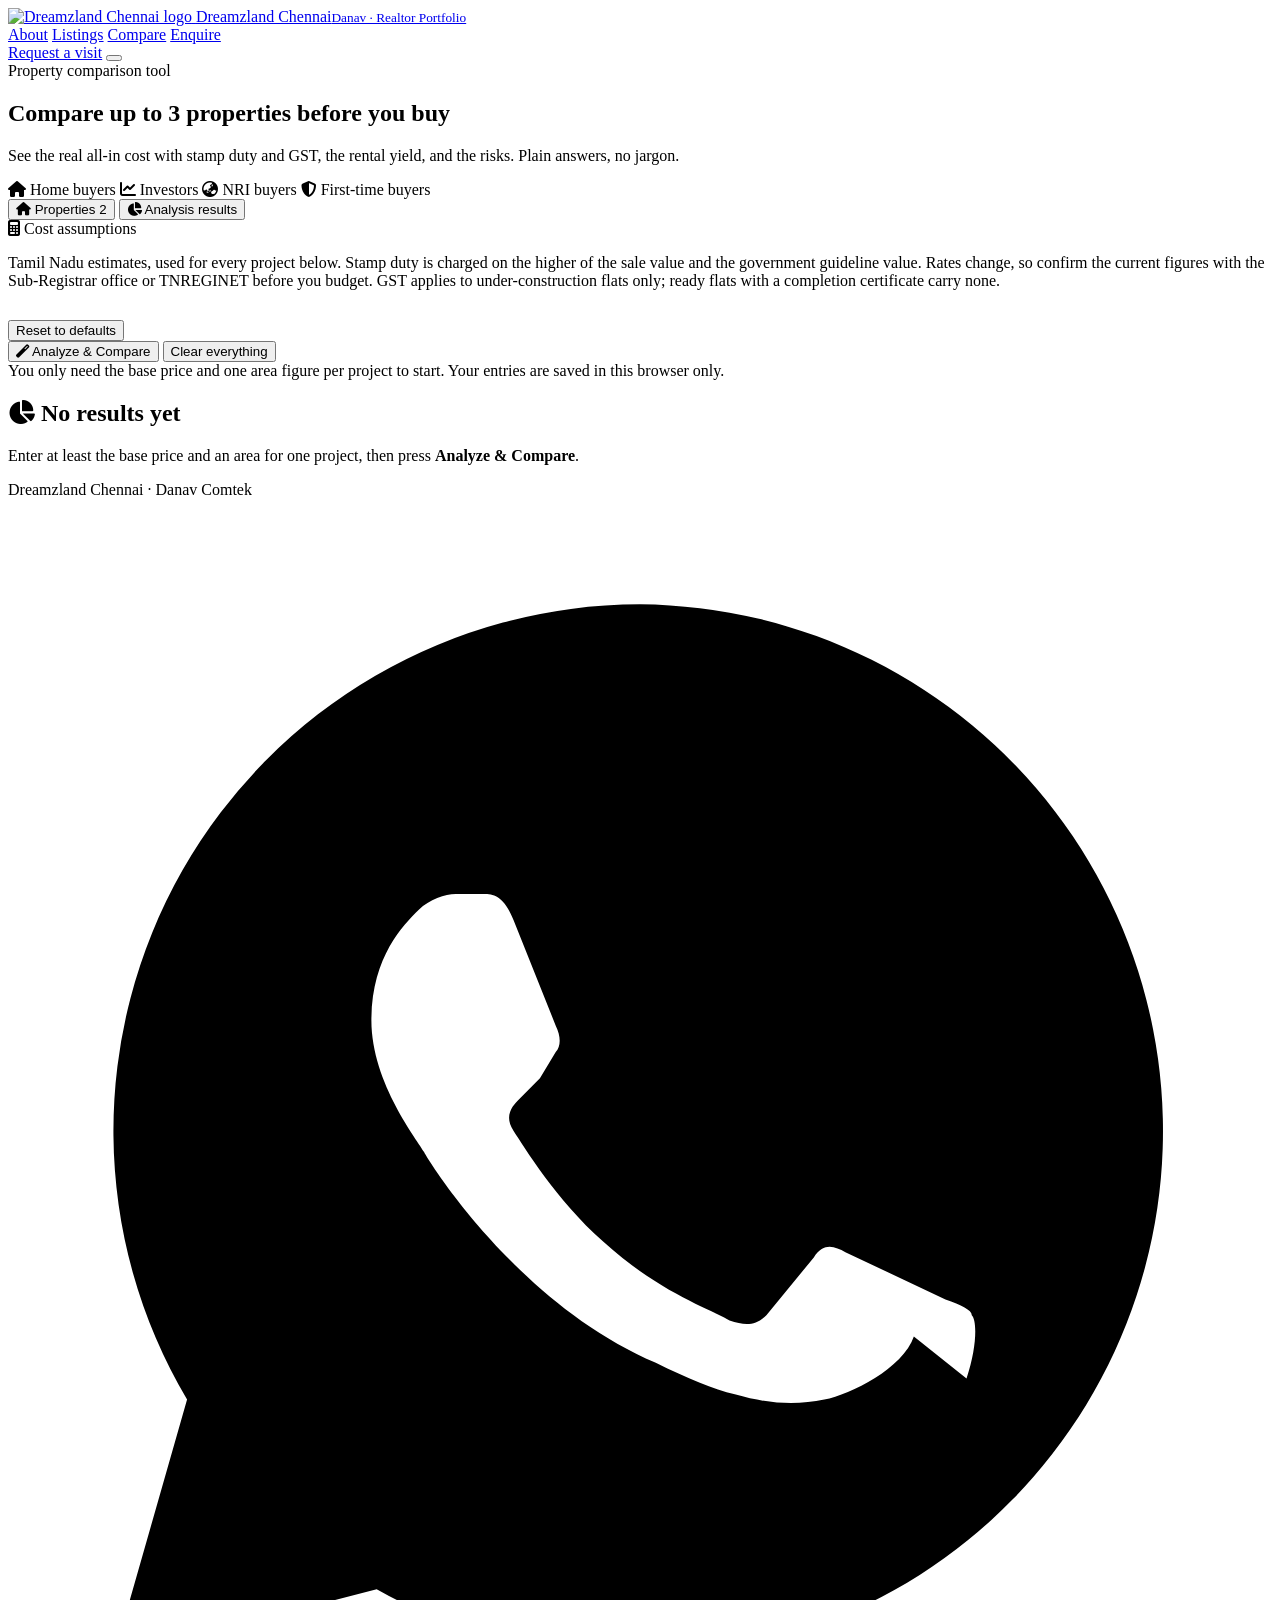
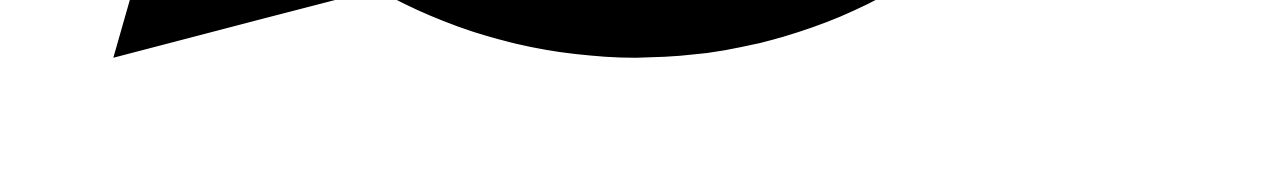
==== compare.html @ a138451b "Add compare.html for property comparison tool This file serves as a property comparison tool, allowi" ====
<!DOCTYPE html>
<html lang="en">
<head>
<meta charset="UTF-8">
<meta name="viewport" content="width=device-width, initial-scale=1.0">
<title>Compare Properties — Dreamzland Chennai</title>
<meta name="description" content="Compare up to 3 properties side by side: all-in cost with stamp duty and GST, rental yield, location, developer and risk checks. Free tool by Dreamzland Chennai.">
<meta name="theme-color" content="#0F3D3E">
<link rel="icon" href="data:image/svg+xml,%3Csvg xmlns='http://www.w3.org/2000/svg' viewBox='0 0 100 100'%3E%3Crect width='100' height='100' rx='18' fill='%230F3D3E'/%3E%3Cpath d='M22 78V44l28-22 28 22v34H58V56H42v22z' fill='%23C08A3E'/%3E%3C/svg%3E">
<link rel="preconnect" href="https://fonts.googleapis.com">
<link rel="preconnect" href="https://fonts.gstatic.com" crossorigin>
<link href="https://fonts.googleapis.com/css2?family=Anton&family=Inter:wght@400;500;600;700;800&display=swap" rel="stylesheet">
<link rel="stylesheet" href="https://cdnjs.cloudflare.com/ajax/libs/font-awesome/6.5.1/css/all.min.css">
<link rel="stylesheet" href="compare.css">
<script src="https://cdn.jsdelivr.net/npm/@supabase/supabase-js@2"></script>
</head>
<body>

<header class="nav" id="siteNav">
  <div class="nav-inner">
    <a href="index.html" class="brand">
      <img id="brandLogo" class="brand-logo" src="" alt="Dreamzland Chennai logo">
      <span>Dreamzland Chennai<small>Danav · Realtor Portfolio</small></span>
    </a>
    <nav class="nav-links" id="navLinks" aria-label="Main">
      <a href="index.html#about">About</a>
      <a href="index.html#listings">Listings</a>
      <a href="compare.html" class="current" aria-current="page">Compare</a>
      <a href="index.html#enquire">Enquire</a>
    </nav>
    <a href="index.html#enquire" class="nav-cta">Request a visit</a>
    <button class="nav-toggle" id="navToggle" aria-label="Open menu" aria-expanded="false"><span></span><span></span><span></span></button>
  </div>
</header>

<main>
  <section class="cmp-hero">
    <span class="eyebrow">Property comparison tool</span>
    <h1>Compare up to 3 properties before you buy</h1>
    <p>See the real all-in cost with stamp duty and GST, the rental yield, and the risks. Plain answers, no jargon.</p>
    <div class="hero-badges">
      <span class="hero-badge"><i class="fas fa-home"></i> Home buyers</span>
      <span class="hero-badge"><i class="fas fa-chart-line"></i> Investors</span>
      <span class="hero-badge"><i class="fas fa-globe-asia"></i> NRI buyers</span>
      <span class="hero-badge"><i class="fas fa-shield-alt"></i> First-time buyers</span>
    </div>
  </section>

  <div class="main-container">

    <div class="section-tabs" role="tablist">
      <button type="button" class="section-tab active" id="tabProperties" role="tab" aria-selected="true">
        <i class="fas fa-home"></i> Properties <span class="tab-count" id="propCount">2</span>
      </button>
      <button type="button" class="section-tab" id="tabResults" role="tab" aria-selected="false">
        <i class="fas fa-chart-pie"></i> Analysis results
      </button>
    </div>

    <!-- ============ Properties ============ -->
    <div id="propertiesSection">

      <div class="assumptions">
        <div class="assumptions-head"><i class="fas fa-calculator"></i> Cost assumptions</div>
        <p class="assumptions-note">Tamil Nadu estimates, used for every project below. Stamp duty is charged on the higher of the sale value and the government guideline value. Rates change, so confirm the current figures with the Sub-Registrar office or TNREGINET before you budget. GST applies to under-construction flats only; ready flats with a completion certificate carry none.</p>
        <div class="assumptions-grid" id="assumptionsGrid"></div>
        <button type="button" class="btn-small" id="resetSettings" style="margin-top:14px">Reset to defaults</button>
      </div>

      <div class="properties-grid" id="propertiesGrid"></div>

      <div class="analyze-bar">
        <button type="button" class="analyze-btn" id="analyzeBtn"><i class="fas fa-magic"></i> Analyze &amp; Compare</button>
        <button type="button" class="btn-small" id="resetAll">Clear everything</button>
        <div class="analyze-hint" id="analyzeHint">You only need the base price and one area figure per project to start. Your entries are saved in this browser only.</div>
      </div>
    </div>

    <!-- ============ Results ============ -->
    <div id="resultsSection" class="results-section">

      <div class="card" id="resultsEmpty">
        <h2><i class="fas fa-chart-pie" style="color:var(--primary)"></i> No results yet</h2>
        <p>Enter at least the base price and an area for one project, then press <strong>Analyze &amp; Compare</strong>.</p>
      </div>

      <div id="resultsBody" hidden>
        <div id="skippedNote"></div>
        <div class="card">
          <h2><i class="fas fa-clipboard-list" style="color:var(--primary)"></i> Summary</h2>
          <div class="exec-grid" id="execSummary"></div>
        </div>
        <div class="card" id="dataChecks" hidden>
          <h2><i class="fas fa-search" style="color:var(--warning)"></i> Worth double-checking</h2>
          <div id="dataChecksBody"></div>
        </div>
        <!-- Scores, comparison table, rental yield, red flags and the AI analysis are added here in the next steps -->
        <div id="resultsMore"></div>
        <div class="disclaimer"><i class="fas fa-info-circle"></i> For information only. Always verify RERA registration, approvals, title and all documents with a qualified legal professional before you pay anything.</div>
      </div>
    </div>

  </div>
</main>

<footer>Dreamzland Chennai · Danav Comtek</footer>

<div class="toast" id="toast" role="status" aria-live="polite"></div>

<a class="wa-float" id="waFloat" href="#" target="_blank" rel="noopener" aria-label="Chat on WhatsApp">
  <svg viewBox="0 0 24 24" aria-hidden="true"><path d="M12 2a10 10 0 0 0-8.6 15.1L2 22l5-1.3A10 10 0 1 0 12 2zm5.2 13.9c-.2.6-1.2 1.1-1.7 1.2-.5.1-1 .1-1.7-.1-.4-.1-.9-.3-1.5-.6-2.6-1.1-4.3-3.8-4.4-4-.1-.2-1-1.3-1-2.5s.6-1.8.9-2.1c.2-.2.5-.3.7-.3h.5c.2 0 .4 0 .6.5l.8 2c.1.2.1.4 0 .5l-.3.5-.4.4c-.1.1-.3.3-.1.6.2.3.8 1.3 1.7 2.1 1.1 1 2.1 1.3 2.4 1.5.3.1.5.1.7-.1l.9-1.1c.2-.3.4-.2.6-.1l1.9.9c.3.1.5.2.5.3.1.1.1.6-.1 1.2z"/></svg>
</a>

<script src="config.js"></script>
<script src="compare-engine.js"></script>
<script src="compare.js"></script>
</body>
</html>
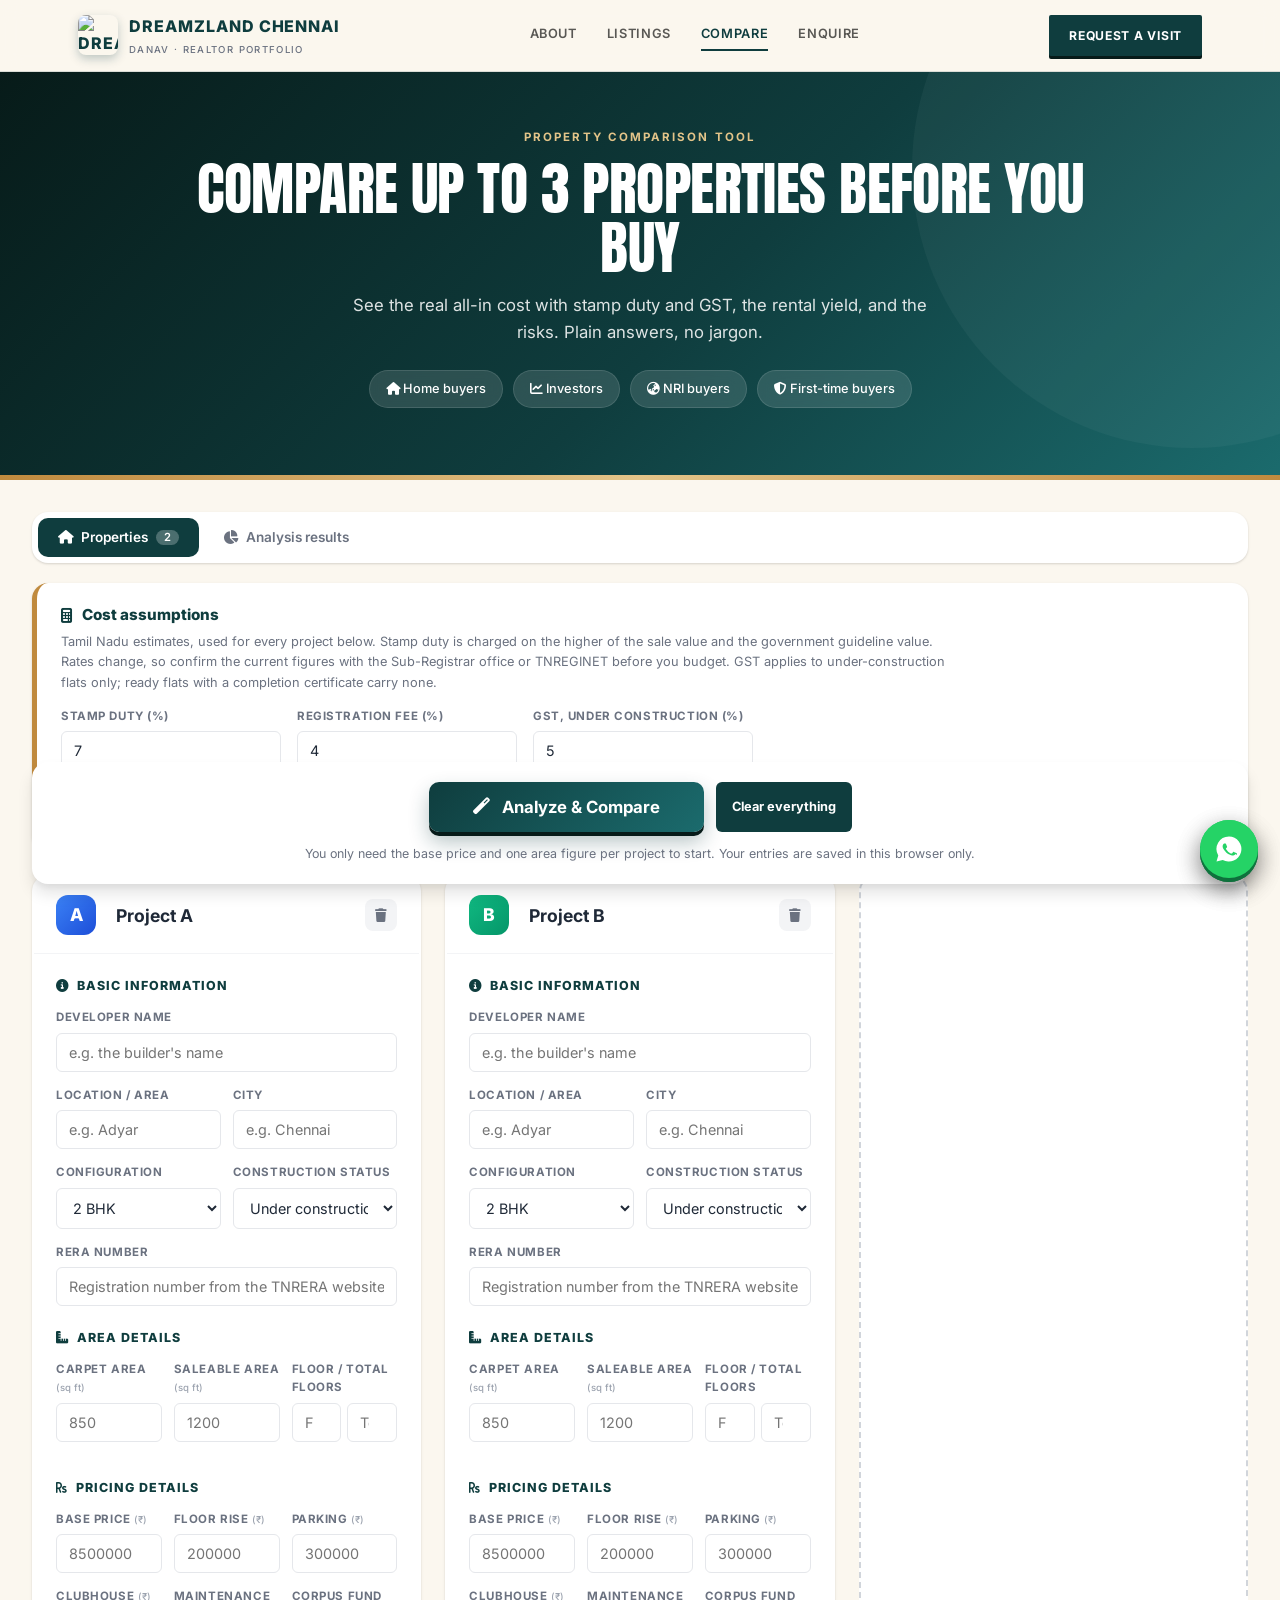
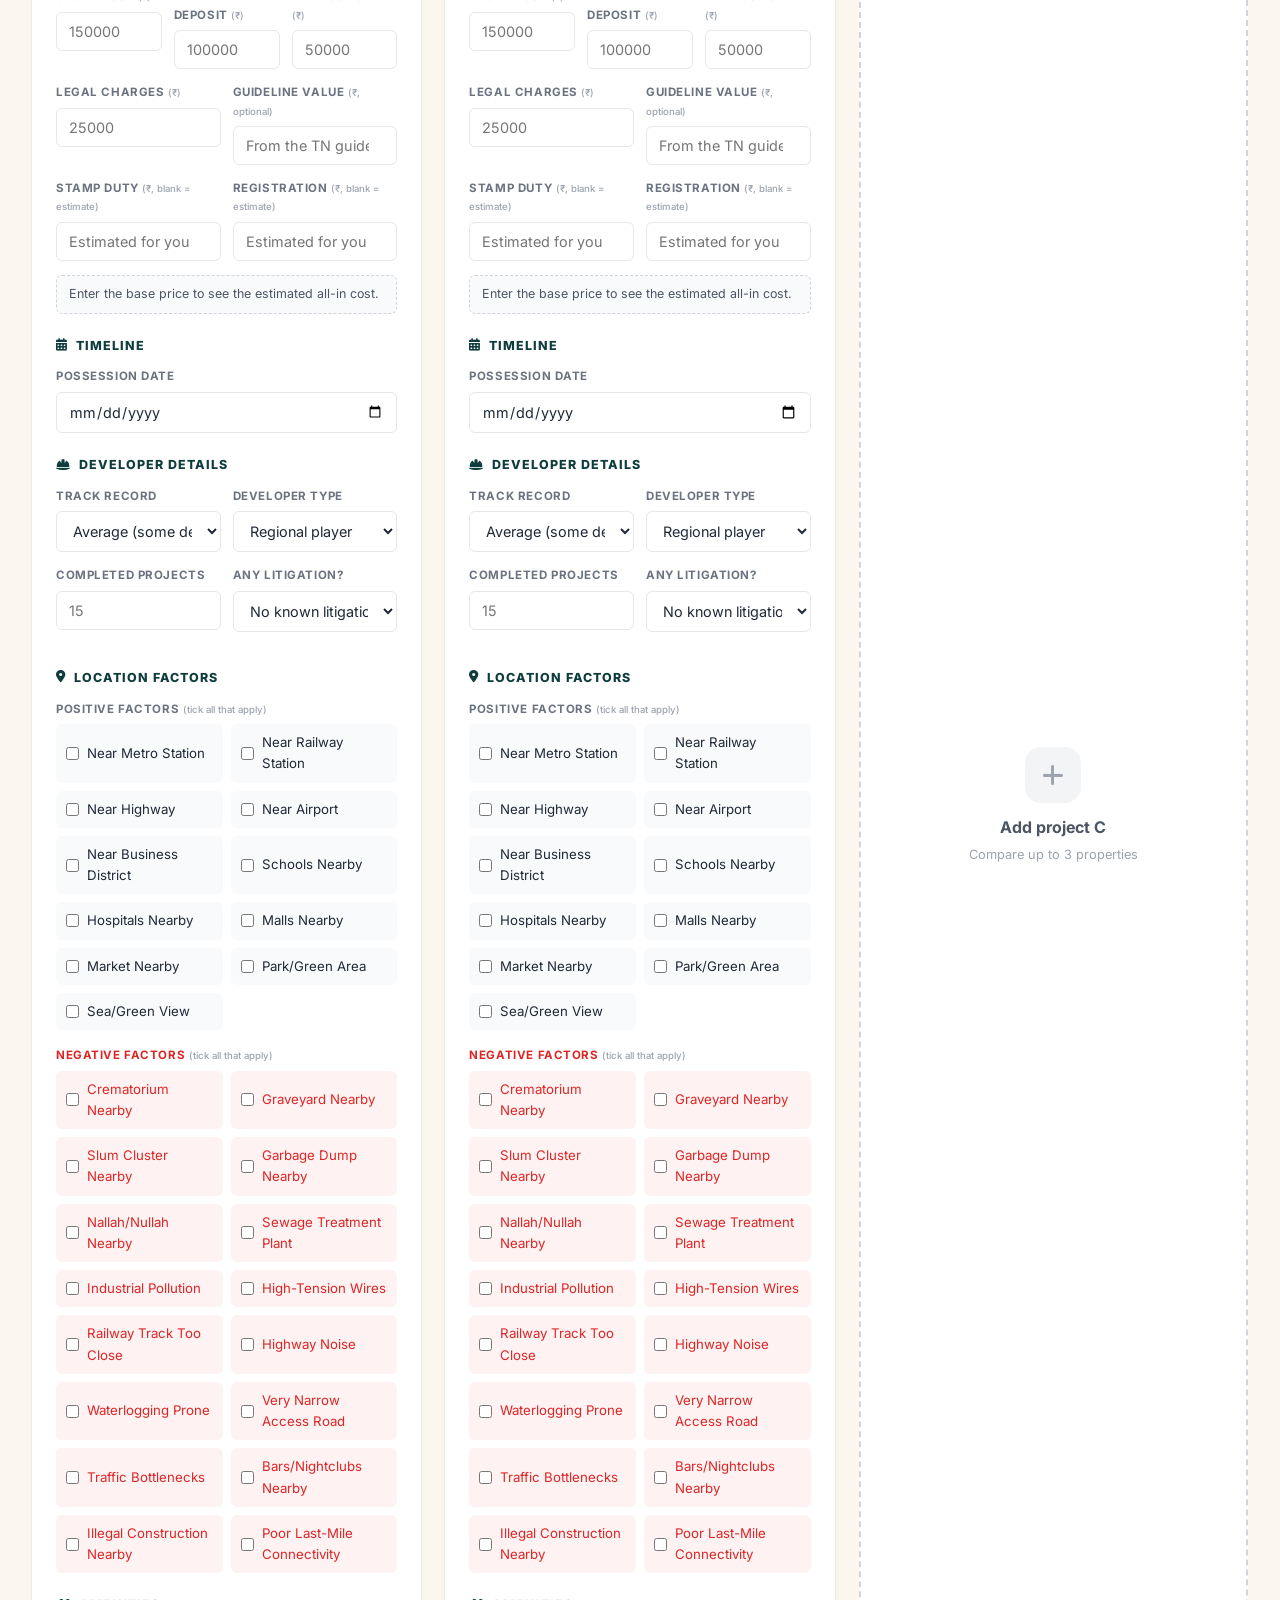
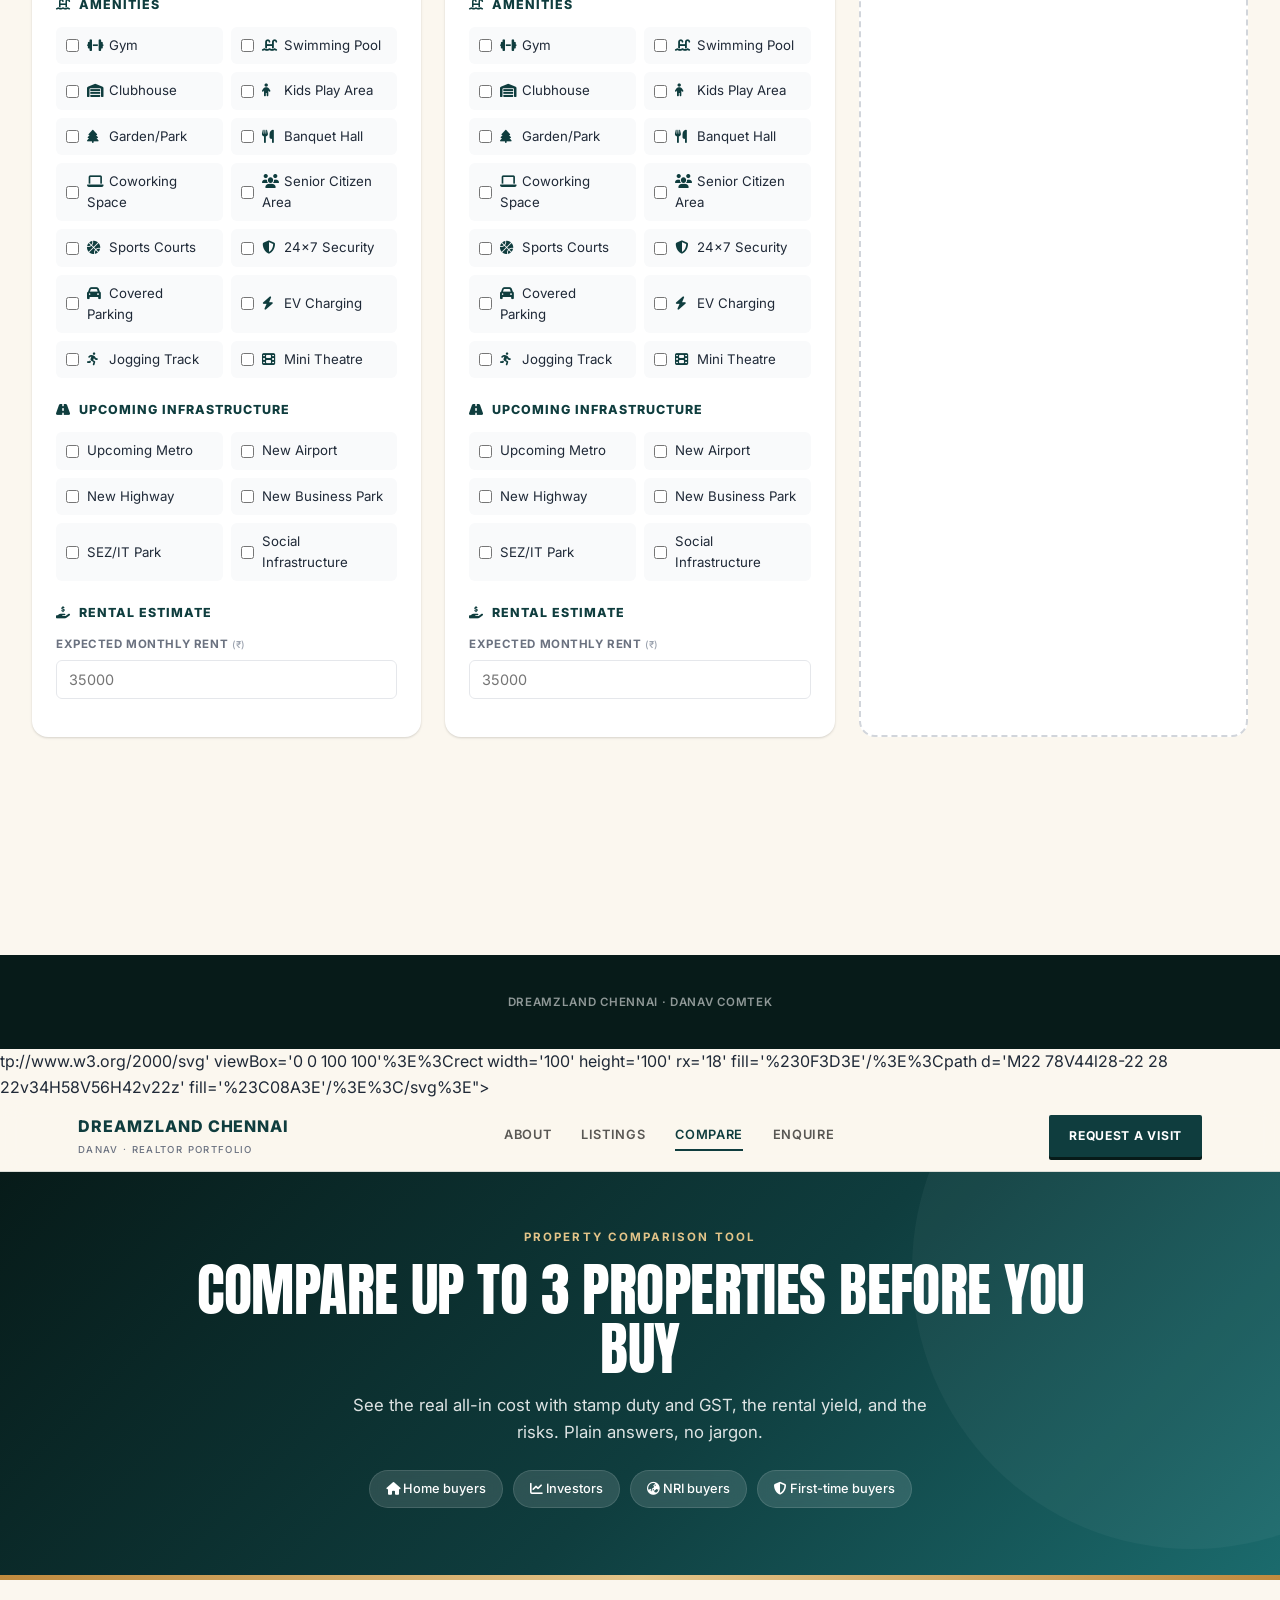
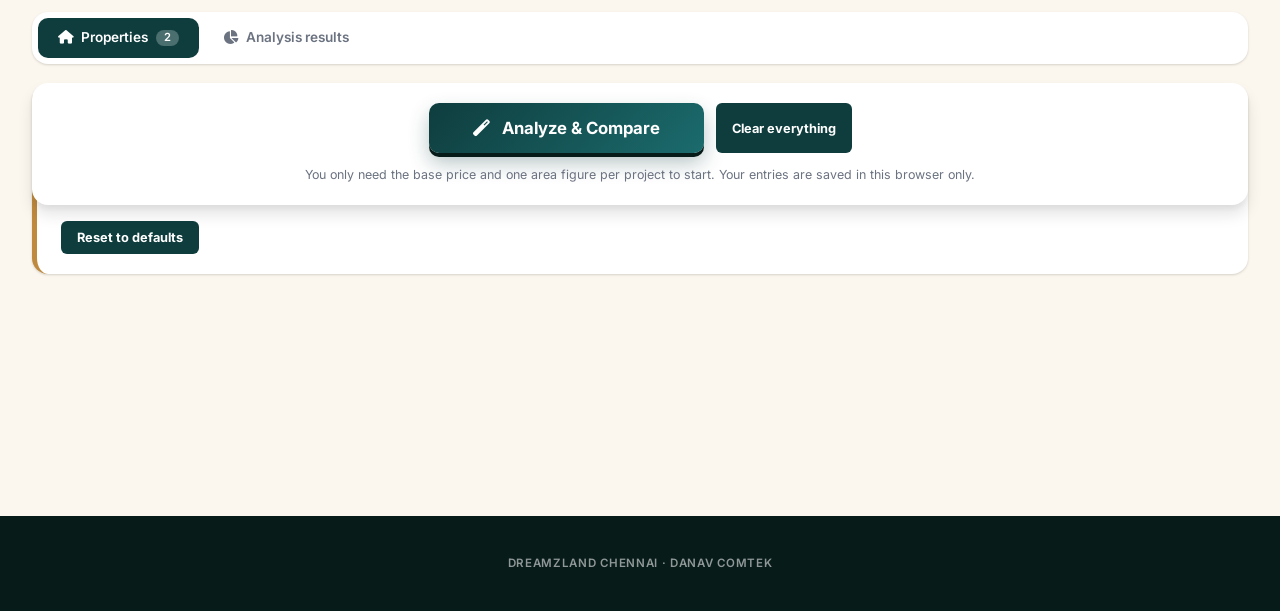
==== commit 2f109ed7: "Update compare.html with new scripts and styles Added new scripts and stylesheets for enhanced funct" ====
--- a/compare.html
+++ b/compare.html
@@ -1,4 +1,12 @@
 <!DOCTYPE html>
+<html lang="en">
+<head>
+<meta charset="UTF-8">
+<meta name="viewport" content="width=device-width, initial-scale=1.0">
+<title>Compare Properties — Dreamzland Chennai</title>
+<meta name="description" content="Compare up to 3 properties side by side: all-in cost with stamp duty and GST, rental yield, location, developer and risk checks. Free tool by Dreamzland Chennai.">
+<meta name="theme-color" content="#0F3D3E">
+<link rel="icon" href="data:image/svg+xml,%3Csvg xmlns='ht<!DOCTYPE html>
 <html lang="en">
 <head>
 <meta charset="UTF-8">
@@ -114,5 +122,115 @@
 <script src="config.js"></script>
 <script src="compare-engine.js"></script>
 <script src="compare.js"></script>
+<script src="compare-results.js"></script>
+</body>
+</html>tp://www.w3.org/2000/svg' viewBox='0 0 100 100'%3E%3Crect width='100' height='100' rx='18' fill='%230F3D3E'/%3E%3Cpath d='M22 78V44l28-22 28 22v34H58V56H42v22z' fill='%23C08A3E'/%3E%3C/svg%3E">
+<link rel="preconnect" href="https://fonts.googleapis.com">
+<link rel="preconnect" href="https://fonts.gstatic.com" crossorigin>
+<link href="https://fonts.googleapis.com/css2?family=Anton&family=Inter:wght@400;500;600;700;800&display=swap" rel="stylesheet">
+<link rel="stylesheet" href="https://cdnjs.cloudflare.com/ajax/libs/font-awesome/6.5.1/css/all.min.css">
+<link rel="stylesheet" href="compare.css">
+<script src="https://cdn.jsdelivr.net/npm/@supabase/supabase-js@2"></script>
+</head>
+<body>
+
+<header class="nav" id="siteNav">
+  <div class="nav-inner">
+    <a href="index.html" class="brand">
+      <img id="brandLogo" class="brand-logo" src="" alt="Dreamzland Chennai logo">
+      <span>Dreamzland Chennai<small>Danav · Realtor Portfolio</small></span>
+    </a>
+    <nav class="nav-links" id="navLinks" aria-label="Main">
+      <a href="index.html#about">About</a>
+      <a href="index.html#listings">Listings</a>
+      <a href="compare.html" class="current" aria-current="page">Compare</a>
+      <a href="index.html#enquire">Enquire</a>
+    </nav>
+    <a href="index.html#enquire" class="nav-cta">Request a visit</a>
+    <button class="nav-toggle" id="navToggle" aria-label="Open menu" aria-expanded="false"><span></span><span></span><span></span></button>
+  </div>
+</header>
+
+<main>
+  <section class="cmp-hero">
+    <span class="eyebrow">Property comparison tool</span>
+    <h1>Compare up to 3 properties before you buy</h1>
+    <p>See the real all-in cost with stamp duty and GST, the rental yield, and the risks. Plain answers, no jargon.</p>
+    <div class="hero-badges">
+      <span class="hero-badge"><i class="fas fa-home"></i> Home buyers</span>
+      <span class="hero-badge"><i class="fas fa-chart-line"></i> Investors</span>
+      <span class="hero-badge"><i class="fas fa-globe-asia"></i> NRI buyers</span>
+      <span class="hero-badge"><i class="fas fa-shield-alt"></i> First-time buyers</span>
+    </div>
+  </section>
+
+  <div class="main-container">
+
+    <div class="section-tabs" role="tablist">
+      <button type="button" class="section-tab active" id="tabProperties" role="tab" aria-selected="true">
+        <i class="fas fa-home"></i> Properties <span class="tab-count" id="propCount">2</span>
+      </button>
+      <button type="button" class="section-tab" id="tabResults" role="tab" aria-selected="false">
+        <i class="fas fa-chart-pie"></i> Analysis results
+      </button>
+    </div>
+
+    <!-- ============ Properties ============ -->
+    <div id="propertiesSection">
+
+      <div class="assumptions">
+        <div class="assumptions-head"><i class="fas fa-calculator"></i> Cost assumptions</div>
+        <p class="assumptions-note">Tamil Nadu estimates, used for every project below. Stamp duty is charged on the higher of the sale value and the government guideline value. Rates change, so confirm the current figures with the Sub-Registrar office or TNREGINET before you budget. GST applies to under-construction flats only; ready flats with a completion certificate carry none.</p>
+        <div class="assumptions-grid" id="assumptionsGrid"></div>
+        <button type="button" class="btn-small" id="resetSettings" style="margin-top:14px">Reset to defaults</button>
+      </div>
+
+      <div class="properties-grid" id="propertiesGrid"></div>
+
+      <div class="analyze-bar">
+        <button type="button" class="analyze-btn" id="analyzeBtn"><i class="fas fa-magic"></i> Analyze &amp; Compare</button>
+        <button type="button" class="btn-small" id="resetAll">Clear everything</button>
+        <div class="analyze-hint" id="analyzeHint">You only need the base price and one area figure per project to start. Your entries are saved in this browser only.</div>
+      </div>
+    </div>
+
+    <!-- ============ Results ============ -->
+    <div id="resultsSection" class="results-section">
+
+      <div class="card" id="resultsEmpty">
+        <h2><i class="fas fa-chart-pie" style="color:var(--primary)"></i> No results yet</h2>
+        <p>Enter at least the base price and an area for one project, then press <strong>Analyze &amp; Compare</strong>.</p>
+      </div>
+
+      <div id="resultsBody" hidden>
+        <div id="skippedNote"></div>
+        <div class="card">
+          <h2><i class="fas fa-clipboard-list" style="color:var(--primary)"></i> Summary</h2>
+          <div class="exec-grid" id="execSummary"></div>
+        </div>
+        <div class="card" id="dataChecks" hidden>
+          <h2><i class="fas fa-search" style="color:var(--warning)"></i> Worth double-checking</h2>
+          <div id="dataChecksBody"></div>
+        </div>
+        <!-- Scores, comparison table, rental yield, red flags and the AI analysis are added here in the next steps -->
+        <div id="resultsMore"></div>
+        <div class="disclaimer"><i class="fas fa-info-circle"></i> For information only. Always verify RERA registration, approvals, title and all documents with a qualified legal professional before you pay anything.</div>
+      </div>
+    </div>
+
+  </div>
+</main>
+
+<footer>Dreamzland Chennai · Danav Comtek</footer>
+
+<div class="toast" id="toast" role="status" aria-live="polite"></div>
+
+<a class="wa-float" id="waFloat" href="#" target="_blank" rel="noopener" aria-label="Chat on WhatsApp">
+  <svg viewBox="0 0 24 24" aria-hidden="true"><path d="M12 2a10 10 0 0 0-8.6 15.1L2 22l5-1.3A10 10 0 1 0 12 2zm5.2 13.9c-.2.6-1.2 1.1-1.7 1.2-.5.1-1 .1-1.7-.1-.4-.1-.9-.3-1.5-.6-2.6-1.1-4.3-3.8-4.4-4-.1-.2-1-1.3-1-2.5s.6-1.8.9-2.1c.2-.2.5-.3.7-.3h.5c.2 0 .4 0 .6.5l.8 2c.1.2.1.4 0 .5l-.3.5-.4.4c-.1.1-.3.3-.1.6.2.3.8 1.3 1.7 2.1 1.1 1 2.1 1.3 2.4 1.5.3.1.5.1.7-.1l.9-1.1c.2-.3.4-.2.6-.1l1.9.9c.3.1.5.2.5.3.1.1.1.6-.1 1.2z"/></svg>
+</a>
+
+<script src="config.js"></script>
+<script src="compare-engine.js"></script>
+<script src="compare.js"></script>
 </body>
 </html>
--- a/compare.css
+++ b/compare.css
@@ -0,0 +1,242 @@
+/* =====================================================================
+   Dreamzland Chennai — compare.css
+   Styles for compare.html (property comparison + AI analysis).
+   Self-contained on purpose so it can't clash with styles.css.
+   ===================================================================== */
+:root{
+  --primary:#0F3D3E; --primary-light:#1B6B6D; --primary-dark:#071B19;
+  --accent:#C08A3E; --accent-light:#E3C489;
+  --paper:#FBF7EF; --ink:#1B1B18;
+  --danger:#dc2626; --danger-light:#fee2e2;
+  --warning:#b45309; --warning-light:#fef3c7;
+  --success:#15803d; --success-light:#dcfce7;
+  --info:#2563eb; --info-light:#dbeafe;
+  --gray-50:#f9fafb; --gray-100:#f3f4f6; --gray-200:#e5e7eb; --gray-300:#d1d5db; --gray-400:#9ca3af;
+  --gray-500:#6b7280; --gray-600:#4b5563; --gray-700:#374151; --gray-800:#1f2937;
+  --line:rgba(15,61,62,.14);
+  --shadow:0 1px 3px rgba(0,0,0,.1),0 1px 2px rgba(0,0,0,.06);
+  --shadow-md:0 4px 6px rgba(0,0,0,.07),0 2px 4px rgba(0,0,0,.05);
+  --shadow-lg:0 10px 15px rgba(0,0,0,.1),0 4px 6px rgba(0,0,0,.05);
+  --radius-sm:6px; --radius:10px; --radius-lg:16px;
+}
+*{box-sizing:border-box;margin:0;padding:0;}
+html{scroll-behavior:smooth;}
+body{font-family:'Inter',system-ui,-apple-system,sans-serif;background:var(--paper);color:var(--gray-800);line-height:1.6;-webkit-font-smoothing:antialiased;overflow-x:hidden;}
+a{color:inherit;}
+img{max-width:100%;display:block;}
+:focus-visible{outline:3px solid var(--accent);outline-offset:2px;}
+
+/* ---------- Nav (matches the main site) ---------- */
+header.nav{position:sticky;top:0;z-index:60;background:rgba(251,247,239,.94);backdrop-filter:blur(10px);-webkit-backdrop-filter:blur(10px);border-bottom:1px solid var(--line);}
+.nav-inner{display:flex;align-items:center;justify-content:space-between;gap:20px;padding:14px 28px;max-width:1180px;margin:0 auto;}
+.brand{font-weight:800;font-size:1rem;letter-spacing:.06em;text-transform:uppercase;color:var(--primary);display:flex;align-items:center;gap:11px;text-decoration:none;}
+.brand small{display:block;font-weight:500;font-size:.6rem;letter-spacing:.14em;color:var(--gray-500);margin-top:2px;}
+.brand-logo{height:40px;width:40px;border-radius:8px;object-fit:cover;display:none;box-shadow:0 4px 10px rgba(15,61,62,.25);}
+.brand-logo.loaded{display:block;}
+.nav-links{display:flex;gap:30px;font-size:.8rem;font-weight:600;letter-spacing:.05em;text-transform:uppercase;}
+.nav-links a{text-decoration:none;color:var(--ink);opacity:.72;padding:4px 0;border-bottom:2px solid transparent;transition:opacity .2s,border-color .2s;}
+.nav-links a:hover,.nav-links a.current{opacity:1;color:var(--primary);border-color:var(--primary);}
+.nav-cta{background:var(--primary);color:#fff;padding:11px 20px;border-radius:2px;text-decoration:none;font-size:.76rem;font-weight:700;letter-spacing:.06em;text-transform:uppercase;white-space:nowrap;box-shadow:0 3px 0 var(--primary-dark);}
+.nav-toggle{display:none;background:none;border:0;cursor:pointer;width:42px;height:42px;padding:10px;}
+.nav-toggle span{display:block;height:2px;background:var(--primary);margin:6px 0;transition:transform .25s,opacity .25s;}
+.nav-toggle.open span:nth-child(1){transform:translateY(8px) rotate(45deg);}
+.nav-toggle.open span:nth-child(2){opacity:0;}
+.nav-toggle.open span:nth-child(3){transform:translateY(-8px) rotate(-45deg);}
+@media(max-width:860px){
+  .nav-toggle{display:block;} .nav-cta{display:none;}
+  .nav-links{position:absolute;top:100%;left:0;right:0;flex-direction:column;gap:0;background:var(--paper);border-bottom:1px solid var(--line);max-height:0;overflow:hidden;transition:max-height .35s ease;}
+  .nav-links.open{max-height:320px;}
+  .nav-links a{padding:16px 28px;border-top:1px solid var(--line);opacity:1;border-bottom:0;}
+}
+
+/* ---------- Hero ---------- */
+.cmp-hero{background:linear-gradient(135deg,var(--primary-dark) 0%,var(--primary) 55%,var(--primary-light) 100%);color:#fff;position:relative;overflow:hidden;text-align:center;padding:56px 24px 72px;}
+.cmp-hero::before{content:"";position:absolute;top:-45%;right:-15%;width:560px;height:560px;background:rgba(255,255,255,.04);border-radius:50%;}
+.cmp-hero::after{content:"";position:absolute;left:0;right:0;bottom:0;height:5px;background:linear-gradient(90deg,var(--accent),var(--accent-light),var(--accent));}
+.cmp-hero > *{position:relative;z-index:1;}
+.eyebrow{font-size:.72rem;font-weight:700;letter-spacing:.18em;text-transform:uppercase;color:var(--accent-light);margin-bottom:14px;display:block;}
+.cmp-hero h1{font-family:'Anton',Impact,sans-serif;font-weight:400;text-transform:uppercase;font-size:clamp(2rem,5.2vw,3.6rem);line-height:1.02;letter-spacing:-.01em;max-width:900px;margin:0 auto 14px;}
+.cmp-hero p{font-size:1.05rem;opacity:.86;max-width:620px;margin:0 auto;}
+.hero-badges{display:flex;gap:10px;justify-content:center;margin-top:24px;flex-wrap:wrap;}
+.hero-badge{background:rgba(255,255,255,.13);backdrop-filter:blur(8px);padding:8px 16px;border-radius:100px;font-size:.8rem;font-weight:500;border:1px solid rgba(255,255,255,.12);}
+
+/* ---------- Layout ---------- */
+.main-container{max-width:1400px;margin:0 auto;padding:32px;}
+.section-tabs{display:flex;gap:4px;background:#fff;padding:6px;border-radius:var(--radius-lg);box-shadow:var(--shadow);margin-bottom:20px;overflow-x:auto;scrollbar-width:none;}
+.section-tabs::-webkit-scrollbar{display:none;}
+.section-tab{padding:12px 20px;border-radius:var(--radius);font:600 .85rem/1 'Inter',sans-serif;cursor:pointer;border:none;background:transparent;color:var(--gray-500);white-space:nowrap;transition:all .2s;display:flex;align-items:center;gap:8px;}
+.section-tab:hover{color:var(--gray-700);background:var(--gray-50);}
+.section-tab.active{background:var(--primary);color:#fff;}
+.tab-count{background:rgba(0,0,0,.1);padding:2px 8px;border-radius:100px;font-size:.7rem;}
+.section-tab.active .tab-count{background:rgba(255,255,255,.25);}
+
+/* ---------- Cost assumptions ---------- */
+.assumptions{background:#fff;border-radius:var(--radius-lg);box-shadow:var(--shadow);padding:20px 24px;margin-bottom:24px;border-left:5px solid var(--accent);}
+.assumptions-head{display:flex;align-items:center;gap:10px;font-weight:800;font-size:.95rem;color:var(--primary);margin-bottom:4px;}
+.assumptions-note{font-size:.8rem;color:var(--gray-500);margin-bottom:14px;max-width:900px;}
+.assumptions-grid{display:grid;grid-template-columns:repeat(3,minmax(0,220px));gap:16px;}
+@media(max-width:700px){.assumptions-grid{grid-template-columns:1fr;}}
+
+/* ---------- Property cards ---------- */
+.properties-grid{display:grid;grid-template-columns:repeat(auto-fit,minmax(380px,1fr));gap:24px;margin-bottom:32px;}
+.property-card{background:#fff;border-radius:var(--radius-lg);box-shadow:var(--shadow);overflow:hidden;transition:box-shadow .3s,transform .3s;border:2px solid transparent;}
+.property-card:hover{box-shadow:var(--shadow-lg);transform:translateY(-2px);}
+.prop-header{padding:18px 22px;border-bottom:1px solid var(--gray-100);display:flex;align-items:center;justify-content:space-between;gap:10px;}
+.prop-title{display:flex;align-items:center;gap:12px;min-width:0;}
+.prop-letter{width:40px;height:40px;flex:none;border-radius:12px;display:flex;align-items:center;justify-content:center;font-weight:800;font-size:1.1rem;color:#fff;}
+.prop-letter.a{background:linear-gradient(135deg,#3b82f6,#1d4ed8);}
+.prop-letter.b{background:linear-gradient(135deg,#10b981,#059669);}
+.prop-letter.c{background:linear-gradient(135deg,#f59e0b,#d97706);}
+.prop-name-input{border:none;font:700 1.1rem 'Inter',sans-serif;color:var(--gray-800);width:100%;min-width:0;background:transparent;padding:4px 8px;border-radius:var(--radius-sm);}
+.prop-name-input:focus{outline:none;background:var(--gray-50);}
+.prop-btn{width:32px;height:32px;flex:none;border-radius:8px;border:none;background:var(--gray-100);color:var(--gray-500);cursor:pointer;display:flex;align-items:center;justify-content:center;transition:all .2s;}
+.prop-btn.danger:hover{background:var(--danger-light);color:var(--danger);}
+.prop-body{padding:18px 22px 22px;}
+.import-row{margin-bottom:6px;}
+.form-group{margin-bottom:14px;}
+.form-label{display:block;font-size:.72rem;font-weight:700;color:var(--gray-500);text-transform:uppercase;letter-spacing:.05em;margin-bottom:6px;}
+.form-label small{font-weight:500;text-transform:none;letter-spacing:0;color:var(--gray-400);}
+.form-input,.form-select{width:100%;padding:10px 12px;border:1.5px solid var(--gray-200);border-radius:var(--radius-sm);font:400 .9rem 'Inter',sans-serif;color:var(--gray-800);background:#fff;transition:border-color .2s,box-shadow .2s;}
+.form-input:focus,.form-select:focus{outline:none;border-color:var(--primary);box-shadow:0 0 0 3px rgba(15,61,62,.12);}
+.input-row{display:grid;grid-template-columns:1fr 1fr;gap:12px;}
+.input-row-3{display:grid;grid-template-columns:1fr 1fr 1fr;gap:12px;}
+.checkbox-grid{display:grid;grid-template-columns:1fr 1fr;gap:8px;}
+.checkbox-item{display:flex;align-items:center;gap:8px;padding:8px 10px;border-radius:var(--radius-sm);background:var(--gray-50);cursor:pointer;font-size:.83rem;transition:background .2s;}
+.checkbox-item:hover{background:var(--gray-100);}
+.checkbox-item input{accent-color:var(--primary);flex:none;}
+.checkbox-item i{width:18px;color:var(--primary);}
+.checkbox-item.negative{background:#fef2f2;color:var(--danger);}
+.checkbox-item.negative:hover{background:#fee2e2;}
+.section-title{font-size:.78rem;font-weight:800;text-transform:uppercase;letter-spacing:.08em;color:var(--primary);margin:22px 0 12px;display:flex;align-items:center;gap:8px;}
+.section-title:first-child{margin-top:4px;}
+.auto-note{font-size:.78rem;color:var(--gray-600);background:var(--gray-50);border:1px dashed var(--gray-300);border-radius:var(--radius-sm);padding:9px 12px;margin-bottom:14px;line-height:1.5;}
+.add-property-card{border:2px dashed var(--gray-300);border-radius:var(--radius-lg);display:flex;flex-direction:column;align-items:center;justify-content:center;padding:48px 24px;cursor:pointer;transition:all .3s;background:#fff;min-height:200px;text-align:center;}
+.add-property-card:hover{border-color:var(--primary);background:var(--gray-50);}
+.add-icon{width:56px;height:56px;border-radius:16px;background:var(--gray-100);display:flex;align-items:center;justify-content:center;font-size:1.5rem;color:var(--gray-400);margin-bottom:12px;transition:all .3s;}
+.add-property-card:hover .add-icon{background:var(--primary);color:#fff;transform:scale(1.1);}
+.add-property-card h3{font-size:1rem;color:var(--gray-600);margin-bottom:4px;}
+.add-property-card p{font-size:.8rem;color:var(--gray-400);}
+
+.analyze-bar{display:flex;justify-content:center;flex-wrap:wrap;gap:12px;padding:20px;background:#fff;border-radius:var(--radius-lg);box-shadow:var(--shadow-lg);margin-bottom:32px;position:sticky;bottom:16px;z-index:50;}
+.analyze-btn{padding:15px 44px;background:linear-gradient(135deg,var(--primary),var(--primary-light));color:#fff;border:none;border-radius:var(--radius);font:700 1.05rem 'Inter',sans-serif;cursor:pointer;box-shadow:0 4px 0 var(--primary-dark),0 10px 20px rgba(15,61,62,.3);transition:transform .15s,box-shadow .15s;display:flex;align-items:center;gap:12px;}
+.analyze-btn:hover{transform:translateY(-2px);box-shadow:0 6px 0 var(--primary-dark),0 14px 24px rgba(15,61,62,.35);}
+.analyze-btn:active{transform:translateY(2px);box-shadow:0 1px 0 var(--primary-dark);}
+.analyze-hint{width:100%;text-align:center;font-size:.78rem;color:var(--gray-500);}
+
+/* ---------- Results ---------- */
+.results-section{display:none;}
+.results-section.visible{display:block;}
+.card{background:#fff;border-radius:var(--radius-lg);box-shadow:var(--shadow);padding:30px;margin-bottom:30px;}
+.card h2{font-size:1.35rem;font-weight:800;margin-bottom:22px;display:flex;align-items:center;gap:10px;}
+.exec-grid{display:grid;grid-template-columns:repeat(auto-fit,minmax(220px,1fr));gap:16px;}
+.exec-card{padding:20px;border-radius:var(--radius);border:1.5px solid var(--gray-200);transition:all .2s;}
+.exec-card:hover{border-color:var(--gray-300);transform:translateY(-2px);box-shadow:var(--shadow-md);}
+.exec-card.winner-card{border-color:var(--accent);background:linear-gradient(135deg,#fffbeb,#fef3c7);}
+.exec-card.risk-card{border-color:var(--danger);background:linear-gradient(135deg,#fef2f2,#fee2e2);}
+.exec-card.value-card{border-color:var(--success);background:linear-gradient(135deg,#f0fdf4,#dcfce7);}
+.exec-card.enduse-card{border-color:var(--info);background:linear-gradient(135deg,#eff6ff,#dbeafe);}
+.exec-card.invest-card{border-color:#7c3aed;background:linear-gradient(135deg,#f5f3ff,#ede9fe);}
+.exec-label{font-size:.72rem;font-weight:700;text-transform:uppercase;letter-spacing:.08em;color:var(--gray-500);margin-bottom:8px;}
+.exec-value{font-size:1.25rem;font-weight:800;color:var(--gray-800);overflow-wrap:anywhere;}
+.exec-desc{font-size:.8rem;color:var(--gray-500);margin-top:6px;line-height:1.5;}
+
+/* AI panel */
+.ai-panel{border:2px solid var(--accent);background:linear-gradient(180deg,#fffdf7,#fff);}
+.ai-panel h2 i{color:var(--accent);}
+.ai-tag{margin-left:auto;font-size:.68rem;font-weight:700;letter-spacing:.08em;text-transform:uppercase;background:var(--primary);color:#fff;padding:4px 10px;border-radius:100px;}
+.ai-loading{display:flex;align-items:center;gap:16px;padding:12px 4px;color:var(--gray-600);}
+.spinner{width:34px;height:34px;flex:none;border:4px solid var(--gray-200);border-top-color:var(--primary);border-radius:50%;animation:spin .8s linear infinite;}
+@keyframes spin{to{transform:rotate(360deg);}}
+.ai-error{background:var(--warning-light);border:1px solid #fcd34d;border-radius:var(--radius);padding:16px 18px;color:#78350f;font-size:.92rem;display:flex;align-items:center;justify-content:space-between;gap:14px;flex-wrap:wrap;}
+.ai-headline{font-size:1.15rem;font-weight:700;color:var(--primary);line-height:1.45;margin-bottom:18px;}
+.ai-picks{display:grid;grid-template-columns:repeat(auto-fit,minmax(260px,1fr));gap:14px;margin-bottom:22px;}
+.ai-pick{border-radius:var(--radius);padding:16px 18px;background:var(--gray-50);border-left:4px solid var(--primary);}
+.ai-pick.invest{border-color:#7c3aed;} .ai-pick strong{display:block;font-size:.72rem;text-transform:uppercase;letter-spacing:.08em;color:var(--gray-500);margin-bottom:4px;}
+.ai-pick b{font-size:1.05rem;color:var(--gray-800);} .ai-pick p{font-size:.88rem;color:var(--gray-600);margin-top:4px;}
+.ai-props{display:grid;grid-template-columns:repeat(auto-fit,minmax(300px,1fr));gap:16px;margin-bottom:22px;}
+.ai-prop{border:1.5px solid var(--gray-200);border-radius:var(--radius);padding:18px;}
+.ai-prop h3{font-size:1.02rem;margin-bottom:6px;color:var(--primary);}
+.ai-prop .verdict{font-size:.9rem;color:var(--gray-700);margin-bottom:10px;}
+.ai-prop h4{font-size:.7rem;text-transform:uppercase;letter-spacing:.08em;margin:12px 0 4px;color:var(--gray-500);}
+.ai-list{padding-left:18px;font-size:.88rem;color:var(--gray-700);} .ai-list li{margin-bottom:3px;}
+.ai-lists{display:grid;grid-template-columns:repeat(auto-fit,minmax(260px,1fr));gap:16px;}
+.ai-box{background:var(--gray-50);border-radius:var(--radius);padding:16px 18px;}
+.ai-box h4{font-size:.78rem;text-transform:uppercase;letter-spacing:.08em;margin-bottom:8px;color:var(--primary);}
+.ai-foot{margin-top:18px;padding-top:14px;border-top:1px solid var(--gray-200);font-size:.78rem;color:var(--gray-500);display:flex;justify-content:space-between;gap:12px;flex-wrap:wrap;}
+.ai-raw{white-space:pre-wrap;font-size:.92rem;color:var(--gray-700);}
+
+.scores-section{display:grid;grid-template-columns:repeat(auto-fit,minmax(320px,1fr));gap:24px;margin-bottom:30px;}
+.score-card{background:#fff;border-radius:var(--radius-lg);box-shadow:var(--shadow);padding:24px;}
+.score-card h3{font-size:1.05rem;font-weight:700;margin-bottom:20px;display:flex;align-items:center;gap:10px;}
+.score-item{display:flex;align-items:center;gap:12px;margin-bottom:14px;}
+.score-label{font-size:.85rem;color:var(--gray-600);min-width:78px;max-width:110px;overflow:hidden;text-overflow:ellipsis;white-space:nowrap;}
+.score-bar-bg{flex:1;height:10px;background:var(--gray-100);border-radius:100px;overflow:hidden;}
+.score-bar-fill{height:100%;border-radius:100px;transition:width 1s ease;}
+.score-bar-fill.excellent{background:linear-gradient(90deg,var(--success),#4ade80);}
+.score-bar-fill.good{background:linear-gradient(90deg,var(--accent),var(--accent-light));}
+.score-bar-fill.average{background:linear-gradient(90deg,var(--warning),#f59e0b);}
+.score-bar-fill.poor{background:linear-gradient(90deg,var(--danger),#f87171);}
+.score-value{font-weight:800;font-size:.95rem;min-width:36px;text-align:right;}
+.score-value.excellent{color:var(--success);} .score-value.good{color:var(--accent);} .score-value.average{color:var(--warning);} .score-value.poor{color:var(--danger);}
+
+.comparison-table-wrap{background:#fff;border-radius:var(--radius-lg);box-shadow:var(--shadow);overflow:hidden;margin-bottom:30px;}
+.comparison-table-wrap h3{padding:24px 24px 0;font-size:1.1rem;font-weight:700;}
+.comp-table{width:100%;border-collapse:collapse;margin-top:16px;}
+.comp-table th,.comp-table td{padding:13px 20px;text-align:left;border-bottom:1px solid var(--gray-100);}
+.comp-table th{background:var(--gray-50);font-size:.72rem;font-weight:700;text-transform:uppercase;letter-spacing:.05em;color:var(--gray-500);}
+.comp-table td{font-size:.9rem;color:var(--gray-700);}
+.comp-table tr:hover td{background:var(--gray-50);}
+.comp-table .prop-col{font-weight:700;color:var(--gray-800);}
+.comp-table .best-value{background:var(--success-light)!important;color:var(--success);font-weight:700;}
+.comp-table .worst-value{background:var(--danger-light)!important;color:var(--danger);}
+
+.yield-cards{display:grid;grid-template-columns:repeat(auto-fit,minmax(240px,1fr));gap:16px;}
+.yield-card{padding:22px;border-radius:var(--radius);border:2px solid var(--gray-200);text-align:center;transition:all .2s;}
+.yield-card:hover{border-color:var(--primary);transform:translateY(-2px);}
+.yield-percent{font-size:2.4rem;font-weight:800;margin:10px 0;}
+.yield-percent.weak{color:var(--danger);} .yield-percent.normal{color:var(--warning);} .yield-percent.good{color:var(--accent);} .yield-percent.strong{color:var(--success);}
+.yield-label{font-size:.85rem;color:var(--gray-500);font-weight:600;}
+.yield-verdict{display:inline-block;padding:4px 12px;border-radius:100px;font-size:.75rem;font-weight:700;margin-top:8px;}
+.yield-verdict.weak{background:var(--danger-light);color:var(--danger);} .yield-verdict.normal{background:var(--warning-light);color:var(--warning);}
+.yield-verdict.good{background:#fef3c7;color:var(--warning);} .yield-verdict.strong{background:var(--success-light);color:var(--success);}
+.benchmark{margin-top:18px;padding:14px 16px;background:var(--gray-50);border-radius:var(--radius);font-size:.85rem;color:var(--gray-500);}
+
+.rec-item{padding:18px 20px;border-radius:var(--radius);margin-bottom:12px;border-left:4px solid;background:var(--gray-50);}
+.rec-item.invest{border-color:#7c3aed;} .rec-item.enduse{border-color:var(--info);} .rec-item.warning{border-color:var(--warning);} .rec-item.danger{border-color:var(--danger);} .rec-item.info{border-color:var(--primary);}
+.rec-title{font-weight:700;font-size:.95rem;margin-bottom:6px;display:flex;align-items:center;gap:8px;}
+.rec-text{font-size:.9rem;color:var(--gray-600);line-height:1.6;}
+.red-title{color:var(--danger);}
+.flag-grid{display:grid;grid-template-columns:repeat(auto-fit,minmax(280px,1fr));gap:12px;}
+.flag-item{padding:16px;border-radius:var(--radius);background:#fef2f2;border:1px solid #fecaca;display:flex;align-items:flex-start;gap:12px;}
+.flag-item i{color:var(--danger);margin-top:3px;}
+.flag-text{font-size:.9rem;color:var(--gray-700);} .flag-text strong{color:var(--danger);}
+.no-flags{grid-column:1/-1;padding:24px;text-align:center;color:var(--success);background:var(--success-light);border-radius:var(--radius);}
+.results-cta{display:flex;justify-content:space-between;align-items:center;gap:20px;flex-wrap:wrap;background:var(--primary);color:#fff;border-radius:var(--radius-lg);padding:26px 30px;margin-bottom:24px;border-left:6px solid var(--accent);}
+.results-cta h3{font-family:'Anton',Impact,sans-serif;font-weight:400;text-transform:uppercase;font-size:1.5rem;letter-spacing:.01em;}
+.results-cta p{opacity:.8;font-size:.92rem;max-width:520px;}
+.btn-brass{display:inline-flex;align-items:center;gap:8px;background:var(--accent);color:var(--primary-dark);padding:14px 24px;border-radius:2px;font:700 .8rem 'Inter',sans-serif;letter-spacing:.06em;text-transform:uppercase;text-decoration:none;border:0;cursor:pointer;box-shadow:0 4px 0 #8f652a;transition:transform .15s,box-shadow .15s;}
+.btn-brass:hover{transform:translateY(-2px);box-shadow:0 6px 0 #8f652a;}
+.btn-small{background:var(--primary);color:#fff;border:0;border-radius:var(--radius-sm);padding:9px 16px;font:700 .8rem 'Inter',sans-serif;cursor:pointer;}
+.disclaimer{text-align:center;padding:20px;color:var(--gray-500);font-size:.85rem;}
+
+/* ---------- Toast, footer, WhatsApp ---------- */
+.toast{position:fixed;left:50%;bottom:92px;transform:translateX(-50%) translateY(20px);background:var(--gray-800);color:#fff;padding:12px 20px;border-radius:var(--radius);font-size:.88rem;font-weight:500;box-shadow:var(--shadow-lg);opacity:0;pointer-events:none;transition:opacity .25s,transform .25s;z-index:200;max-width:90vw;text-align:center;}
+.toast.show{opacity:1;transform:translateX(-50%) translateY(0);}
+footer{padding:38px 20px;text-align:center;background:var(--primary-dark);color:rgba(255,255,255,.55);font-size:.72rem;letter-spacing:.06em;text-transform:uppercase;font-weight:600;}
+.wa-float{position:fixed;right:22px;bottom:22px;z-index:70;width:58px;height:58px;border-radius:50%;background:#25D366;display:grid;place-items:center;box-shadow:0 10px 24px rgba(0,0,0,.3),0 4px 0 #128C4B;text-decoration:none;transition:transform .2s;}
+.wa-float:hover{transform:translateY(-4px) scale(1.05);}
+.wa-float svg{width:30px;height:30px;fill:#fff;}
+
+@media(max-width:768px){
+  .main-container{padding:16px;}
+  .properties-grid{grid-template-columns:1fr;}
+  .input-row,.input-row-3{grid-template-columns:1fr;}
+  .card{padding:22px 18px;}
+  .scores-section{grid-template-columns:1fr;}
+  .comp-table th,.comp-table td{padding:11px 12px;}
+}
+@media print{
+  header.nav,.analyze-bar,.section-tabs,.wa-float,.toast,#propertiesSection,.ai-retry,.results-cta,footer{display:none!important;}
+  .results-section{display:block!important;} body{background:#fff;}
+}
+@media(prefers-reduced-motion:reduce){*,*::before,*::after{animation:none!important;transition:none!important;}}
--- a/compare.css
+++ b/compare.css
@@ -0,0 +1,242 @@
+/* =====================================================================
+   Dreamzland Chennai — compare.css
+   Styles for compare.html (property comparison + AI analysis).
+   Self-contained on purpose so it can't clash with styles.css.
+   ===================================================================== */
+:root{
+  --primary:#0F3D3E; --primary-light:#1B6B6D; --primary-dark:#071B19;
+  --accent:#C08A3E; --accent-light:#E3C489;
+  --paper:#FBF7EF; --ink:#1B1B18;
+  --danger:#dc2626; --danger-light:#fee2e2;
+  --warning:#b45309; --warning-light:#fef3c7;
+  --success:#15803d; --success-light:#dcfce7;
+  --info:#2563eb; --info-light:#dbeafe;
+  --gray-50:#f9fafb; --gray-100:#f3f4f6; --gray-200:#e5e7eb; --gray-300:#d1d5db; --gray-400:#9ca3af;
+  --gray-500:#6b7280; --gray-600:#4b5563; --gray-700:#374151; --gray-800:#1f2937;
+  --line:rgba(15,61,62,.14);
+  --shadow:0 1px 3px rgba(0,0,0,.1),0 1px 2px rgba(0,0,0,.06);
+  --shadow-md:0 4px 6px rgba(0,0,0,.07),0 2px 4px rgba(0,0,0,.05);
+  --shadow-lg:0 10px 15px rgba(0,0,0,.1),0 4px 6px rgba(0,0,0,.05);
+  --radius-sm:6px; --radius:10px; --radius-lg:16px;
+}
+*{box-sizing:border-box;margin:0;padding:0;}
+html{scroll-behavior:smooth;}
+body{font-family:'Inter',system-ui,-apple-system,sans-serif;background:var(--paper);color:var(--gray-800);line-height:1.6;-webkit-font-smoothing:antialiased;overflow-x:hidden;}
+a{color:inherit;}
+img{max-width:100%;display:block;}
+:focus-visible{outline:3px solid var(--accent);outline-offset:2px;}
+
+/* ---------- Nav (matches the main site) ---------- */
+header.nav{position:sticky;top:0;z-index:60;background:rgba(251,247,239,.94);backdrop-filter:blur(10px);-webkit-backdrop-filter:blur(10px);border-bottom:1px solid var(--line);}
+.nav-inner{display:flex;align-items:center;justify-content:space-between;gap:20px;padding:14px 28px;max-width:1180px;margin:0 auto;}
+.brand{font-weight:800;font-size:1rem;letter-spacing:.06em;text-transform:uppercase;color:var(--primary);display:flex;align-items:center;gap:11px;text-decoration:none;}
+.brand small{display:block;font-weight:500;font-size:.6rem;letter-spacing:.14em;color:var(--gray-500);margin-top:2px;}
+.brand-logo{height:40px;width:40px;border-radius:8px;object-fit:cover;display:none;box-shadow:0 4px 10px rgba(15,61,62,.25);}
+.brand-logo.loaded{display:block;}
+.nav-links{display:flex;gap:30px;font-size:.8rem;font-weight:600;letter-spacing:.05em;text-transform:uppercase;}
+.nav-links a{text-decoration:none;color:var(--ink);opacity:.72;padding:4px 0;border-bottom:2px solid transparent;transition:opacity .2s,border-color .2s;}
+.nav-links a:hover,.nav-links a.current{opacity:1;color:var(--primary);border-color:var(--primary);}
+.nav-cta{background:var(--primary);color:#fff;padding:11px 20px;border-radius:2px;text-decoration:none;font-size:.76rem;font-weight:700;letter-spacing:.06em;text-transform:uppercase;white-space:nowrap;box-shadow:0 3px 0 var(--primary-dark);}
+.nav-toggle{display:none;background:none;border:0;cursor:pointer;width:42px;height:42px;padding:10px;}
+.nav-toggle span{display:block;height:2px;background:var(--primary);margin:6px 0;transition:transform .25s,opacity .25s;}
+.nav-toggle.open span:nth-child(1){transform:translateY(8px) rotate(45deg);}
+.nav-toggle.open span:nth-child(2){opacity:0;}
+.nav-toggle.open span:nth-child(3){transform:translateY(-8px) rotate(-45deg);}
+@media(max-width:860px){
+  .nav-toggle{display:block;} .nav-cta{display:none;}
+  .nav-links{position:absolute;top:100%;left:0;right:0;flex-direction:column;gap:0;background:var(--paper);border-bottom:1px solid var(--line);max-height:0;overflow:hidden;transition:max-height .35s ease;}
+  .nav-links.open{max-height:320px;}
+  .nav-links a{padding:16px 28px;border-top:1px solid var(--line);opacity:1;border-bottom:0;}
+}
+
+/* ---------- Hero ---------- */
+.cmp-hero{background:linear-gradient(135deg,var(--primary-dark) 0%,var(--primary) 55%,var(--primary-light) 100%);color:#fff;position:relative;overflow:hidden;text-align:center;padding:56px 24px 72px;}
+.cmp-hero::before{content:"";position:absolute;top:-45%;right:-15%;width:560px;height:560px;background:rgba(255,255,255,.04);border-radius:50%;}
+.cmp-hero::after{content:"";position:absolute;left:0;right:0;bottom:0;height:5px;background:linear-gradient(90deg,var(--accent),var(--accent-light),var(--accent));}
+.cmp-hero > *{position:relative;z-index:1;}
+.eyebrow{font-size:.72rem;font-weight:700;letter-spacing:.18em;text-transform:uppercase;color:var(--accent-light);margin-bottom:14px;display:block;}
+.cmp-hero h1{font-family:'Anton',Impact,sans-serif;font-weight:400;text-transform:uppercase;font-size:clamp(2rem,5.2vw,3.6rem);line-height:1.02;letter-spacing:-.01em;max-width:900px;margin:0 auto 14px;}
+.cmp-hero p{font-size:1.05rem;opacity:.86;max-width:620px;margin:0 auto;}
+.hero-badges{display:flex;gap:10px;justify-content:center;margin-top:24px;flex-wrap:wrap;}
+.hero-badge{background:rgba(255,255,255,.13);backdrop-filter:blur(8px);padding:8px 16px;border-radius:100px;font-size:.8rem;font-weight:500;border:1px solid rgba(255,255,255,.12);}
+
+/* ---------- Layout ---------- */
+.main-container{max-width:1400px;margin:0 auto;padding:32px;}
+.section-tabs{display:flex;gap:4px;background:#fff;padding:6px;border-radius:var(--radius-lg);box-shadow:var(--shadow);margin-bottom:20px;overflow-x:auto;scrollbar-width:none;}
+.section-tabs::-webkit-scrollbar{display:none;}
+.section-tab{padding:12px 20px;border-radius:var(--radius);font:600 .85rem/1 'Inter',sans-serif;cursor:pointer;border:none;background:transparent;color:var(--gray-500);white-space:nowrap;transition:all .2s;display:flex;align-items:center;gap:8px;}
+.section-tab:hover{color:var(--gray-700);background:var(--gray-50);}
+.section-tab.active{background:var(--primary);color:#fff;}
+.tab-count{background:rgba(0,0,0,.1);padding:2px 8px;border-radius:100px;font-size:.7rem;}
+.section-tab.active .tab-count{background:rgba(255,255,255,.25);}
+
+/* ---------- Cost assumptions ---------- */
+.assumptions{background:#fff;border-radius:var(--radius-lg);box-shadow:var(--shadow);padding:20px 24px;margin-bottom:24px;border-left:5px solid var(--accent);}
+.assumptions-head{display:flex;align-items:center;gap:10px;font-weight:800;font-size:.95rem;color:var(--primary);margin-bottom:4px;}
+.assumptions-note{font-size:.8rem;color:var(--gray-500);margin-bottom:14px;max-width:900px;}
+.assumptions-grid{display:grid;grid-template-columns:repeat(3,minmax(0,220px));gap:16px;}
+@media(max-width:700px){.assumptions-grid{grid-template-columns:1fr;}}
+
+/* ---------- Property cards ---------- */
+.properties-grid{display:grid;grid-template-columns:repeat(auto-fit,minmax(380px,1fr));gap:24px;margin-bottom:32px;}
+.property-card{background:#fff;border-radius:var(--radius-lg);box-shadow:var(--shadow);overflow:hidden;transition:box-shadow .3s,transform .3s;border:2px solid transparent;}
+.property-card:hover{box-shadow:var(--shadow-lg);transform:translateY(-2px);}
+.prop-header{padding:18px 22px;border-bottom:1px solid var(--gray-100);display:flex;align-items:center;justify-content:space-between;gap:10px;}
+.prop-title{display:flex;align-items:center;gap:12px;min-width:0;}
+.prop-letter{width:40px;height:40px;flex:none;border-radius:12px;display:flex;align-items:center;justify-content:center;font-weight:800;font-size:1.1rem;color:#fff;}
+.prop-letter.a{background:linear-gradient(135deg,#3b82f6,#1d4ed8);}
+.prop-letter.b{background:linear-gradient(135deg,#10b981,#059669);}
+.prop-letter.c{background:linear-gradient(135deg,#f59e0b,#d97706);}
+.prop-name-input{border:none;font:700 1.1rem 'Inter',sans-serif;color:var(--gray-800);width:100%;min-width:0;background:transparent;padding:4px 8px;border-radius:var(--radius-sm);}
+.prop-name-input:focus{outline:none;background:var(--gray-50);}
+.prop-btn{width:32px;height:32px;flex:none;border-radius:8px;border:none;background:var(--gray-100);color:var(--gray-500);cursor:pointer;display:flex;align-items:center;justify-content:center;transition:all .2s;}
+.prop-btn.danger:hover{background:var(--danger-light);color:var(--danger);}
+.prop-body{padding:18px 22px 22px;}
+.import-row{margin-bottom:6px;}
+.form-group{margin-bottom:14px;}
+.form-label{display:block;font-size:.72rem;font-weight:700;color:var(--gray-500);text-transform:uppercase;letter-spacing:.05em;margin-bottom:6px;}
+.form-label small{font-weight:500;text-transform:none;letter-spacing:0;color:var(--gray-400);}
+.form-input,.form-select{width:100%;padding:10px 12px;border:1.5px solid var(--gray-200);border-radius:var(--radius-sm);font:400 .9rem 'Inter',sans-serif;color:var(--gray-800);background:#fff;transition:border-color .2s,box-shadow .2s;}
+.form-input:focus,.form-select:focus{outline:none;border-color:var(--primary);box-shadow:0 0 0 3px rgba(15,61,62,.12);}
+.input-row{display:grid;grid-template-columns:1fr 1fr;gap:12px;}
+.input-row-3{display:grid;grid-template-columns:1fr 1fr 1fr;gap:12px;}
+.checkbox-grid{display:grid;grid-template-columns:1fr 1fr;gap:8px;}
+.checkbox-item{display:flex;align-items:center;gap:8px;padding:8px 10px;border-radius:var(--radius-sm);background:var(--gray-50);cursor:pointer;font-size:.83rem;transition:background .2s;}
+.checkbox-item:hover{background:var(--gray-100);}
+.checkbox-item input{accent-color:var(--primary);flex:none;}
+.checkbox-item i{width:18px;color:var(--primary);}
+.checkbox-item.negative{background:#fef2f2;color:var(--danger);}
+.checkbox-item.negative:hover{background:#fee2e2;}
+.section-title{font-size:.78rem;font-weight:800;text-transform:uppercase;letter-spacing:.08em;color:var(--primary);margin:22px 0 12px;display:flex;align-items:center;gap:8px;}
+.section-title:first-child{margin-top:4px;}
+.auto-note{font-size:.78rem;color:var(--gray-600);background:var(--gray-50);border:1px dashed var(--gray-300);border-radius:var(--radius-sm);padding:9px 12px;margin-bottom:14px;line-height:1.5;}
+.add-property-card{border:2px dashed var(--gray-300);border-radius:var(--radius-lg);display:flex;flex-direction:column;align-items:center;justify-content:center;padding:48px 24px;cursor:pointer;transition:all .3s;background:#fff;min-height:200px;text-align:center;}
+.add-property-card:hover{border-color:var(--primary);background:var(--gray-50);}
+.add-icon{width:56px;height:56px;border-radius:16px;background:var(--gray-100);display:flex;align-items:center;justify-content:center;font-size:1.5rem;color:var(--gray-400);margin-bottom:12px;transition:all .3s;}
+.add-property-card:hover .add-icon{background:var(--primary);color:#fff;transform:scale(1.1);}
+.add-property-card h3{font-size:1rem;color:var(--gray-600);margin-bottom:4px;}
+.add-property-card p{font-size:.8rem;color:var(--gray-400);}
+
+.analyze-bar{display:flex;justify-content:center;flex-wrap:wrap;gap:12px;padding:20px;background:#fff;border-radius:var(--radius-lg);box-shadow:var(--shadow-lg);margin-bottom:32px;position:sticky;bottom:16px;z-index:50;}
+.analyze-btn{padding:15px 44px;background:linear-gradient(135deg,var(--primary),var(--primary-light));color:#fff;border:none;border-radius:var(--radius);font:700 1.05rem 'Inter',sans-serif;cursor:pointer;box-shadow:0 4px 0 var(--primary-dark),0 10px 20px rgba(15,61,62,.3);transition:transform .15s,box-shadow .15s;display:flex;align-items:center;gap:12px;}
+.analyze-btn:hover{transform:translateY(-2px);box-shadow:0 6px 0 var(--primary-dark),0 14px 24px rgba(15,61,62,.35);}
+.analyze-btn:active{transform:translateY(2px);box-shadow:0 1px 0 var(--primary-dark);}
+.analyze-hint{width:100%;text-align:center;font-size:.78rem;color:var(--gray-500);}
+
+/* ---------- Results ---------- */
+.results-section{display:none;}
+.results-section.visible{display:block;}
+.card{background:#fff;border-radius:var(--radius-lg);box-shadow:var(--shadow);padding:30px;margin-bottom:30px;}
+.card h2{font-size:1.35rem;font-weight:800;margin-bottom:22px;display:flex;align-items:center;gap:10px;}
+.exec-grid{display:grid;grid-template-columns:repeat(auto-fit,minmax(220px,1fr));gap:16px;}
+.exec-card{padding:20px;border-radius:var(--radius);border:1.5px solid var(--gray-200);transition:all .2s;}
+.exec-card:hover{border-color:var(--gray-300);transform:translateY(-2px);box-shadow:var(--shadow-md);}
+.exec-card.winner-card{border-color:var(--accent);background:linear-gradient(135deg,#fffbeb,#fef3c7);}
+.exec-card.risk-card{border-color:var(--danger);background:linear-gradient(135deg,#fef2f2,#fee2e2);}
+.exec-card.value-card{border-color:var(--success);background:linear-gradient(135deg,#f0fdf4,#dcfce7);}
+.exec-card.enduse-card{border-color:var(--info);background:linear-gradient(135deg,#eff6ff,#dbeafe);}
+.exec-card.invest-card{border-color:#7c3aed;background:linear-gradient(135deg,#f5f3ff,#ede9fe);}
+.exec-label{font-size:.72rem;font-weight:700;text-transform:uppercase;letter-spacing:.08em;color:var(--gray-500);margin-bottom:8px;}
+.exec-value{font-size:1.25rem;font-weight:800;color:var(--gray-800);overflow-wrap:anywhere;}
+.exec-desc{font-size:.8rem;color:var(--gray-500);margin-top:6px;line-height:1.5;}
+
+/* AI panel */
+.ai-panel{border:2px solid var(--accent);background:linear-gradient(180deg,#fffdf7,#fff);}
+.ai-panel h2 i{color:var(--accent);}
+.ai-tag{margin-left:auto;font-size:.68rem;font-weight:700;letter-spacing:.08em;text-transform:uppercase;background:var(--primary);color:#fff;padding:4px 10px;border-radius:100px;}
+.ai-loading{display:flex;align-items:center;gap:16px;padding:12px 4px;color:var(--gray-600);}
+.spinner{width:34px;height:34px;flex:none;border:4px solid var(--gray-200);border-top-color:var(--primary);border-radius:50%;animation:spin .8s linear infinite;}
+@keyframes spin{to{transform:rotate(360deg);}}
+.ai-error{background:var(--warning-light);border:1px solid #fcd34d;border-radius:var(--radius);padding:16px 18px;color:#78350f;font-size:.92rem;display:flex;align-items:center;justify-content:space-between;gap:14px;flex-wrap:wrap;}
+.ai-headline{font-size:1.15rem;font-weight:700;color:var(--primary);line-height:1.45;margin-bottom:18px;}
+.ai-picks{display:grid;grid-template-columns:repeat(auto-fit,minmax(260px,1fr));gap:14px;margin-bottom:22px;}
+.ai-pick{border-radius:var(--radius);padding:16px 18px;background:var(--gray-50);border-left:4px solid var(--primary);}
+.ai-pick.invest{border-color:#7c3aed;} .ai-pick strong{display:block;font-size:.72rem;text-transform:uppercase;letter-spacing:.08em;color:var(--gray-500);margin-bottom:4px;}
+.ai-pick b{font-size:1.05rem;color:var(--gray-800);} .ai-pick p{font-size:.88rem;color:var(--gray-600);margin-top:4px;}
+.ai-props{display:grid;grid-template-columns:repeat(auto-fit,minmax(300px,1fr));gap:16px;margin-bottom:22px;}
+.ai-prop{border:1.5px solid var(--gray-200);border-radius:var(--radius);padding:18px;}
+.ai-prop h3{font-size:1.02rem;margin-bottom:6px;color:var(--primary);}
+.ai-prop .verdict{font-size:.9rem;color:var(--gray-700);margin-bottom:10px;}
+.ai-prop h4{font-size:.7rem;text-transform:uppercase;letter-spacing:.08em;margin:12px 0 4px;color:var(--gray-500);}
+.ai-list{padding-left:18px;font-size:.88rem;color:var(--gray-700);} .ai-list li{margin-bottom:3px;}
+.ai-lists{display:grid;grid-template-columns:repeat(auto-fit,minmax(260px,1fr));gap:16px;}
+.ai-box{background:var(--gray-50);border-radius:var(--radius);padding:16px 18px;}
+.ai-box h4{font-size:.78rem;text-transform:uppercase;letter-spacing:.08em;margin-bottom:8px;color:var(--primary);}
+.ai-foot{margin-top:18px;padding-top:14px;border-top:1px solid var(--gray-200);font-size:.78rem;color:var(--gray-500);display:flex;justify-content:space-between;gap:12px;flex-wrap:wrap;}
+.ai-raw{white-space:pre-wrap;font-size:.92rem;color:var(--gray-700);}
+
+.scores-section{display:grid;grid-template-columns:repeat(auto-fit,minmax(320px,1fr));gap:24px;margin-bottom:30px;}
+.score-card{background:#fff;border-radius:var(--radius-lg);box-shadow:var(--shadow);padding:24px;}
+.score-card h3{font-size:1.05rem;font-weight:700;margin-bottom:20px;display:flex;align-items:center;gap:10px;}
+.score-item{display:flex;align-items:center;gap:12px;margin-bottom:14px;}
+.score-label{font-size:.85rem;color:var(--gray-600);min-width:78px;max-width:110px;overflow:hidden;text-overflow:ellipsis;white-space:nowrap;}
+.score-bar-bg{flex:1;height:10px;background:var(--gray-100);border-radius:100px;overflow:hidden;}
+.score-bar-fill{height:100%;border-radius:100px;transition:width 1s ease;}
+.score-bar-fill.excellent{background:linear-gradient(90deg,var(--success),#4ade80);}
+.score-bar-fill.good{background:linear-gradient(90deg,var(--accent),var(--accent-light));}
+.score-bar-fill.average{background:linear-gradient(90deg,var(--warning),#f59e0b);}
+.score-bar-fill.poor{background:linear-gradient(90deg,var(--danger),#f87171);}
+.score-value{font-weight:800;font-size:.95rem;min-width:36px;text-align:right;}
+.score-value.excellent{color:var(--success);} .score-value.good{color:var(--accent);} .score-value.average{color:var(--warning);} .score-value.poor{color:var(--danger);}
+
+.comparison-table-wrap{background:#fff;border-radius:var(--radius-lg);box-shadow:var(--shadow);overflow:hidden;margin-bottom:30px;}
+.comparison-table-wrap h3{padding:24px 24px 0;font-size:1.1rem;font-weight:700;}
+.comp-table{width:100%;border-collapse:collapse;margin-top:16px;}
+.comp-table th,.comp-table td{padding:13px 20px;text-align:left;border-bottom:1px solid var(--gray-100);}
+.comp-table th{background:var(--gray-50);font-size:.72rem;font-weight:700;text-transform:uppercase;letter-spacing:.05em;color:var(--gray-500);}
+.comp-table td{font-size:.9rem;color:var(--gray-700);}
+.comp-table tr:hover td{background:var(--gray-50);}
+.comp-table .prop-col{font-weight:700;color:var(--gray-800);}
+.comp-table .best-value{background:var(--success-light)!important;color:var(--success);font-weight:700;}
+.comp-table .worst-value{background:var(--danger-light)!important;color:var(--danger);}
+
+.yield-cards{display:grid;grid-template-columns:repeat(auto-fit,minmax(240px,1fr));gap:16px;}
+.yield-card{padding:22px;border-radius:var(--radius);border:2px solid var(--gray-200);text-align:center;transition:all .2s;}
+.yield-card:hover{border-color:var(--primary);transform:translateY(-2px);}
+.yield-percent{font-size:2.4rem;font-weight:800;margin:10px 0;}
+.yield-percent.weak{color:var(--danger);} .yield-percent.normal{color:var(--warning);} .yield-percent.good{color:var(--accent);} .yield-percent.strong{color:var(--success);}
+.yield-label{font-size:.85rem;color:var(--gray-500);font-weight:600;}
+.yield-verdict{display:inline-block;padding:4px 12px;border-radius:100px;font-size:.75rem;font-weight:700;margin-top:8px;}
+.yield-verdict.weak{background:var(--danger-light);color:var(--danger);} .yield-verdict.normal{background:var(--warning-light);color:var(--warning);}
+.yield-verdict.good{background:#fef3c7;color:var(--warning);} .yield-verdict.strong{background:var(--success-light);color:var(--success);}
+.benchmark{margin-top:18px;padding:14px 16px;background:var(--gray-50);border-radius:var(--radius);font-size:.85rem;color:var(--gray-500);}
+
+.rec-item{padding:18px 20px;border-radius:var(--radius);margin-bottom:12px;border-left:4px solid;background:var(--gray-50);}
+.rec-item.invest{border-color:#7c3aed;} .rec-item.enduse{border-color:var(--info);} .rec-item.warning{border-color:var(--warning);} .rec-item.danger{border-color:var(--danger);} .rec-item.info{border-color:var(--primary);}
+.rec-title{font-weight:700;font-size:.95rem;margin-bottom:6px;display:flex;align-items:center;gap:8px;}
+.rec-text{font-size:.9rem;color:var(--gray-600);line-height:1.6;}
+.red-title{color:var(--danger);}
+.flag-grid{display:grid;grid-template-columns:repeat(auto-fit,minmax(280px,1fr));gap:12px;}
+.flag-item{padding:16px;border-radius:var(--radius);background:#fef2f2;border:1px solid #fecaca;display:flex;align-items:flex-start;gap:12px;}
+.flag-item i{color:var(--danger);margin-top:3px;}
+.flag-text{font-size:.9rem;color:var(--gray-700);} .flag-text strong{color:var(--danger);}
+.no-flags{grid-column:1/-1;padding:24px;text-align:center;color:var(--success);background:var(--success-light);border-radius:var(--radius);}
+.results-cta{display:flex;justify-content:space-between;align-items:center;gap:20px;flex-wrap:wrap;background:var(--primary);color:#fff;border-radius:var(--radius-lg);padding:26px 30px;margin-bottom:24px;border-left:6px solid var(--accent);}
+.results-cta h3{font-family:'Anton',Impact,sans-serif;font-weight:400;text-transform:uppercase;font-size:1.5rem;letter-spacing:.01em;}
+.results-cta p{opacity:.8;font-size:.92rem;max-width:520px;}
+.btn-brass{display:inline-flex;align-items:center;gap:8px;background:var(--accent);color:var(--primary-dark);padding:14px 24px;border-radius:2px;font:700 .8rem 'Inter',sans-serif;letter-spacing:.06em;text-transform:uppercase;text-decoration:none;border:0;cursor:pointer;box-shadow:0 4px 0 #8f652a;transition:transform .15s,box-shadow .15s;}
+.btn-brass:hover{transform:translateY(-2px);box-shadow:0 6px 0 #8f652a;}
+.btn-small{background:var(--primary);color:#fff;border:0;border-radius:var(--radius-sm);padding:9px 16px;font:700 .8rem 'Inter',sans-serif;cursor:pointer;}
+.disclaimer{text-align:center;padding:20px;color:var(--gray-500);font-size:.85rem;}
+
+/* ---------- Toast, footer, WhatsApp ---------- */
+.toast{position:fixed;left:50%;bottom:92px;transform:translateX(-50%) translateY(20px);background:var(--gray-800);color:#fff;padding:12px 20px;border-radius:var(--radius);font-size:.88rem;font-weight:500;box-shadow:var(--shadow-lg);opacity:0;pointer-events:none;transition:opacity .25s,transform .25s;z-index:200;max-width:90vw;text-align:center;}
+.toast.show{opacity:1;transform:translateX(-50%) translateY(0);}
+footer{padding:38px 20px;text-align:center;background:var(--primary-dark);color:rgba(255,255,255,.55);font-size:.72rem;letter-spacing:.06em;text-transform:uppercase;font-weight:600;}
+.wa-float{position:fixed;right:22px;bottom:22px;z-index:70;width:58px;height:58px;border-radius:50%;background:#25D366;display:grid;place-items:center;box-shadow:0 10px 24px rgba(0,0,0,.3),0 4px 0 #128C4B;text-decoration:none;transition:transform .2s;}
+.wa-float:hover{transform:translateY(-4px) scale(1.05);}
+.wa-float svg{width:30px;height:30px;fill:#fff;}
+
+@media(max-width:768px){
+  .main-container{padding:16px;}
+  .properties-grid{grid-template-columns:1fr;}
+  .input-row,.input-row-3{grid-template-columns:1fr;}
+  .card{padding:22px 18px;}
+  .scores-section{grid-template-columns:1fr;}
+  .comp-table th,.comp-table td{padding:11px 12px;}
+}
+@media print{
+  header.nav,.analyze-bar,.section-tabs,.wa-float,.toast,#propertiesSection,.ai-retry,.results-cta,footer{display:none!important;}
+  .results-section{display:block!important;} body{background:#fff;}
+}
+@media(prefers-reduced-motion:reduce){*,*::before,*::after{animation:none!important;transition:none!important;}}
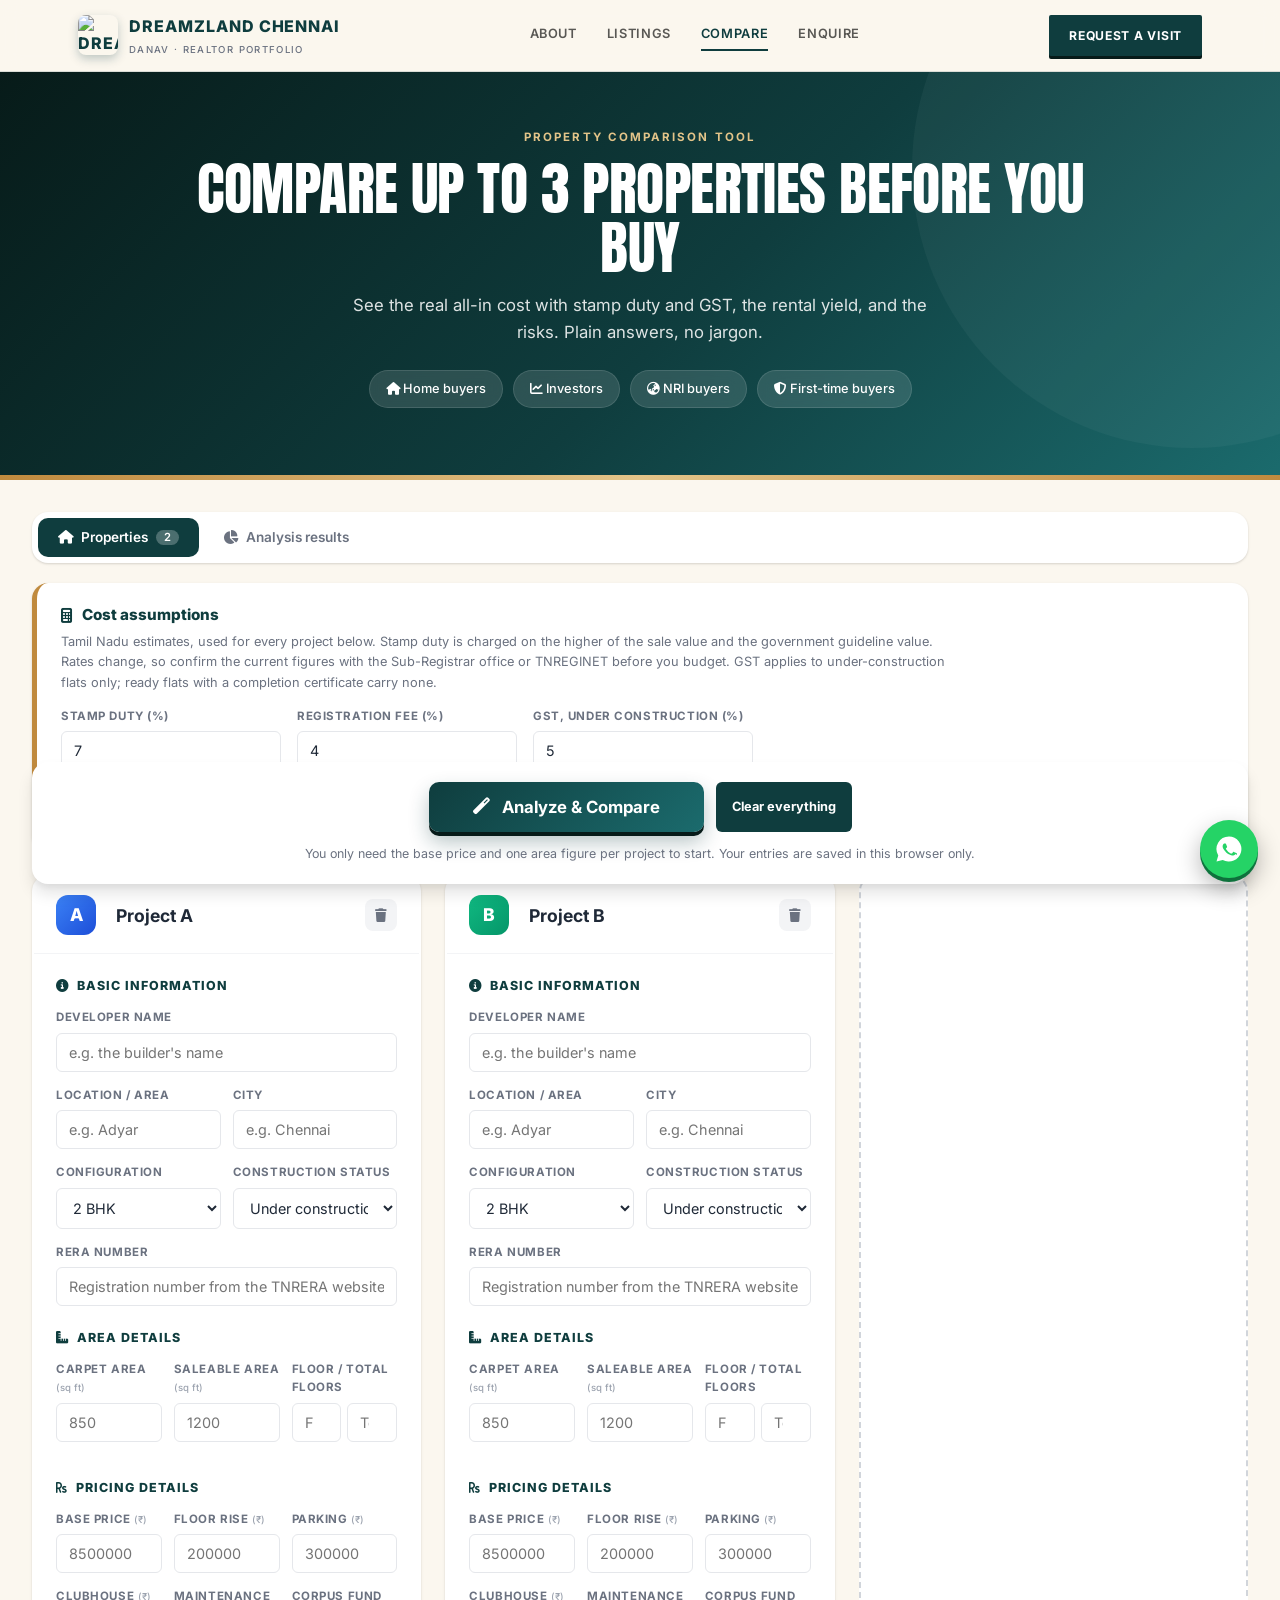
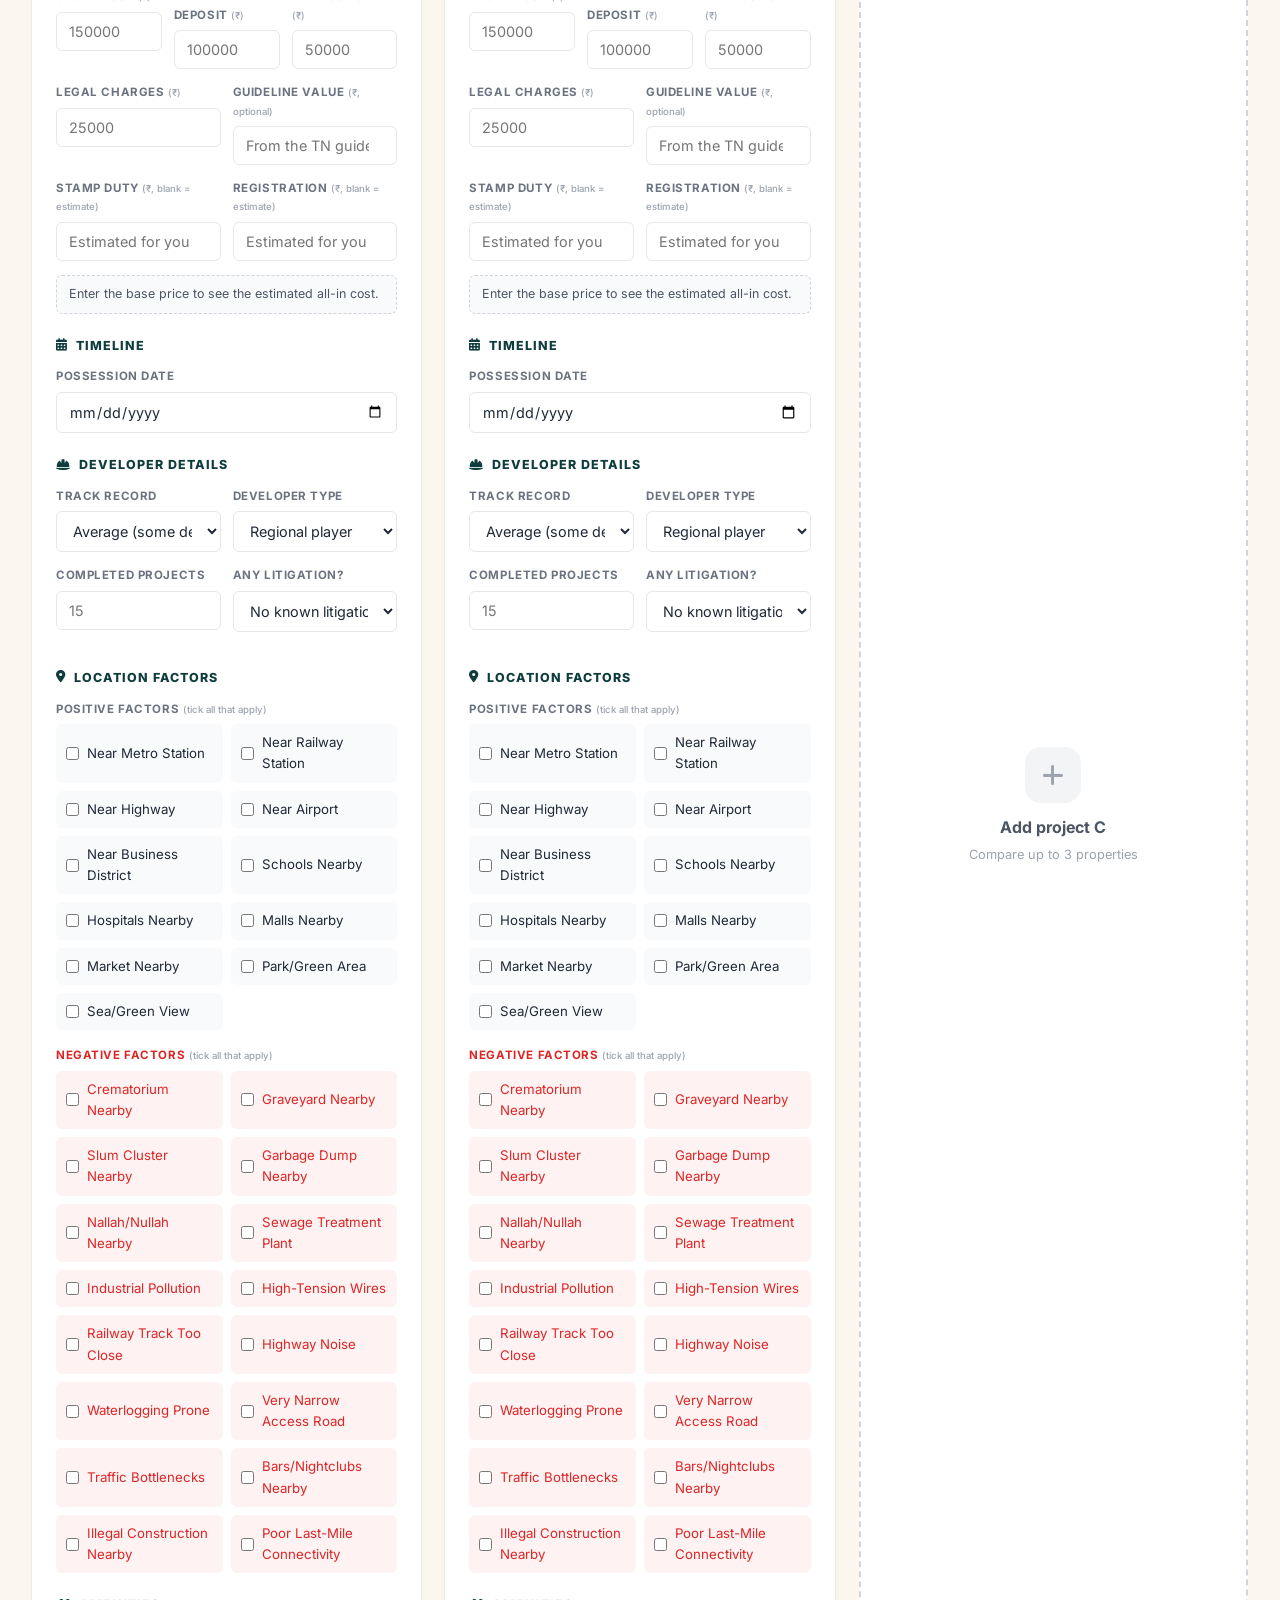
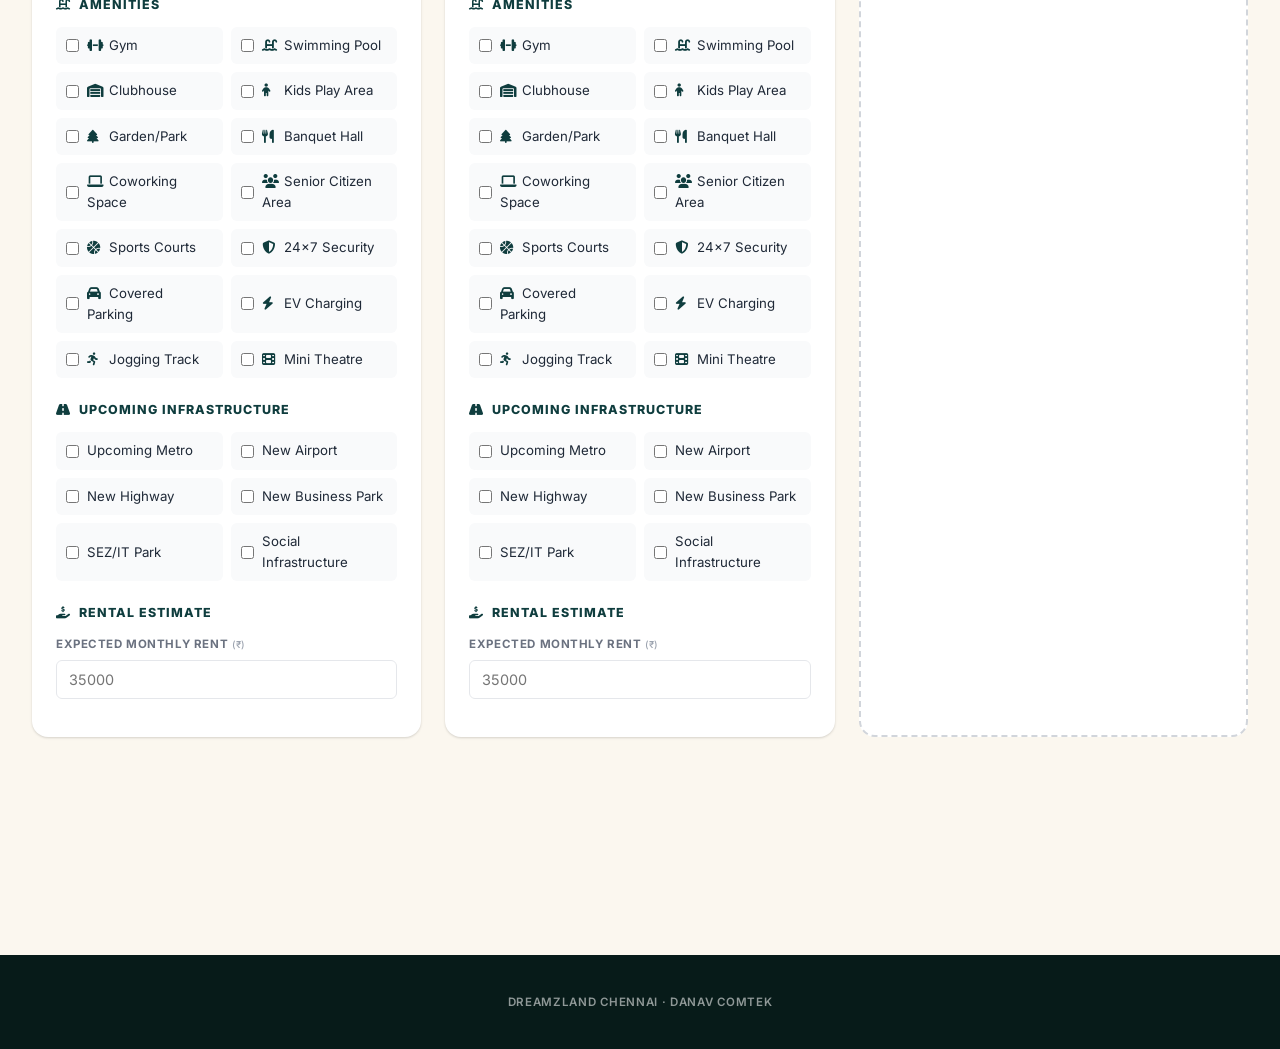
==== commit 8b2e982f: "Refactor compare.html to remove duplicate content Removed duplicate HTML structure and cleaned up th" ====
--- a/compare.html
+++ b/compare.html
@@ -6,15 +6,6 @@
 <title>Compare Properties — Dreamzland Chennai</title>
 <meta name="description" content="Compare up to 3 properties side by side: all-in cost with stamp duty and GST, rental yield, location, developer and risk checks. Free tool by Dreamzland Chennai.">
 <meta name="theme-color" content="#0F3D3E">
-<link rel="icon" href="data:image/svg+xml,%3Csvg xmlns='ht<!DOCTYPE html>
-<html lang="en">
-<head>
-<meta charset="UTF-8">
-<meta name="viewport" content="width=device-width, initial-scale=1.0">
-<title>Compare Properties — Dreamzland Chennai</title>
-<meta name="description" content="Compare up to 3 properties side by side: all-in cost with stamp duty and GST, rental yield, location, developer and risk checks. Free tool by Dreamzland Chennai.">
-<meta name="theme-color" content="#0F3D3E">
-<link rel="icon" href="data:image/svg+xml,%3Csvg xmlns='http://www.w3.org/2000/svg' viewBox='0 0 100 100'%3E%3Crect width='100' height='100' rx='18' fill='%230F3D3E'/%3E%3Cpath d='M22 78V44l28-22 28 22v34H58V56H42v22z' fill='%23C08A3E'/%3E%3C/svg%3E">
 <link rel="preconnect" href="https://fonts.googleapis.com">
 <link rel="preconnect" href="https://fonts.gstatic.com" crossorigin>
 <link href="https://fonts.googleapis.com/css2?family=Anton&family=Inter:wght@400;500;600;700;800&display=swap" rel="stylesheet">
@@ -124,113 +115,4 @@
 <script src="compare.js"></script>
 <script src="compare-results.js"></script>
 </body>
-</html>tp://www.w3.org/2000/svg' viewBox='0 0 100 100'%3E%3Crect width='100' height='100' rx='18' fill='%230F3D3E'/%3E%3Cpath d='M22 78V44l28-22 28 22v34H58V56H42v22z' fill='%23C08A3E'/%3E%3C/svg%3E">
-<link rel="preconnect" href="https://fonts.googleapis.com">
-<link rel="preconnect" href="https://fonts.gstatic.com" crossorigin>
-<link href="https://fonts.googleapis.com/css2?family=Anton&family=Inter:wght@400;500;600;700;800&display=swap" rel="stylesheet">
-<link rel="stylesheet" href="https://cdnjs.cloudflare.com/ajax/libs/font-awesome/6.5.1/css/all.min.css">
-<link rel="stylesheet" href="compare.css">
-<script src="https://cdn.jsdelivr.net/npm/@supabase/supabase-js@2"></script>
-</head>
-<body>
-
-<header class="nav" id="siteNav">
-  <div class="nav-inner">
-    <a href="index.html" class="brand">
-      <img id="brandLogo" class="brand-logo" src="" alt="Dreamzland Chennai logo">
-      <span>Dreamzland Chennai<small>Danav · Realtor Portfolio</small></span>
-    </a>
-    <nav class="nav-links" id="navLinks" aria-label="Main">
-      <a href="index.html#about">About</a>
-      <a href="index.html#listings">Listings</a>
-      <a href="compare.html" class="current" aria-current="page">Compare</a>
-      <a href="index.html#enquire">Enquire</a>
-    </nav>
-    <a href="index.html#enquire" class="nav-cta">Request a visit</a>
-    <button class="nav-toggle" id="navToggle" aria-label="Open menu" aria-expanded="false"><span></span><span></span><span></span></button>
-  </div>
-</header>
-
-<main>
-  <section class="cmp-hero">
-    <span class="eyebrow">Property comparison tool</span>
-    <h1>Compare up to 3 properties before you buy</h1>
-    <p>See the real all-in cost with stamp duty and GST, the rental yield, and the risks. Plain answers, no jargon.</p>
-    <div class="hero-badges">
-      <span class="hero-badge"><i class="fas fa-home"></i> Home buyers</span>
-      <span class="hero-badge"><i class="fas fa-chart-line"></i> Investors</span>
-      <span class="hero-badge"><i class="fas fa-globe-asia"></i> NRI buyers</span>
-      <span class="hero-badge"><i class="fas fa-shield-alt"></i> First-time buyers</span>
-    </div>
-  </section>
-
-  <div class="main-container">
-
-    <div class="section-tabs" role="tablist">
-      <button type="button" class="section-tab active" id="tabProperties" role="tab" aria-selected="true">
-        <i class="fas fa-home"></i> Properties <span class="tab-count" id="propCount">2</span>
-      </button>
-      <button type="button" class="section-tab" id="tabResults" role="tab" aria-selected="false">
-        <i class="fas fa-chart-pie"></i> Analysis results
-      </button>
-    </div>
-
-    <!-- ============ Properties ============ -->
-    <div id="propertiesSection">
-
-      <div class="assumptions">
-        <div class="assumptions-head"><i class="fas fa-calculator"></i> Cost assumptions</div>
-        <p class="assumptions-note">Tamil Nadu estimates, used for every project below. Stamp duty is charged on the higher of the sale value and the government guideline value. Rates change, so confirm the current figures with the Sub-Registrar office or TNREGINET before you budget. GST applies to under-construction flats only; ready flats with a completion certificate carry none.</p>
-        <div class="assumptions-grid" id="assumptionsGrid"></div>
-        <button type="button" class="btn-small" id="resetSettings" style="margin-top:14px">Reset to defaults</button>
-      </div>
-
-      <div class="properties-grid" id="propertiesGrid"></div>
-
-      <div class="analyze-bar">
-        <button type="button" class="analyze-btn" id="analyzeBtn"><i class="fas fa-magic"></i> Analyze &amp; Compare</button>
-        <button type="button" class="btn-small" id="resetAll">Clear everything</button>
-        <div class="analyze-hint" id="analyzeHint">You only need the base price and one area figure per project to start. Your entries are saved in this browser only.</div>
-      </div>
-    </div>
-
-    <!-- ============ Results ============ -->
-    <div id="resultsSection" class="results-section">
-
-      <div class="card" id="resultsEmpty">
-        <h2><i class="fas fa-chart-pie" style="color:var(--primary)"></i> No results yet</h2>
-        <p>Enter at least the base price and an area for one project, then press <strong>Analyze &amp; Compare</strong>.</p>
-      </div>
-
-      <div id="resultsBody" hidden>
-        <div id="skippedNote"></div>
-        <div class="card">
-          <h2><i class="fas fa-clipboard-list" style="color:var(--primary)"></i> Summary</h2>
-          <div class="exec-grid" id="execSummary"></div>
-        </div>
-        <div class="card" id="dataChecks" hidden>
-          <h2><i class="fas fa-search" style="color:var(--warning)"></i> Worth double-checking</h2>
-          <div id="dataChecksBody"></div>
-        </div>
-        <!-- Scores, comparison table, rental yield, red flags and the AI analysis are added here in the next steps -->
-        <div id="resultsMore"></div>
-        <div class="disclaimer"><i class="fas fa-info-circle"></i> For information only. Always verify RERA registration, approvals, title and all documents with a qualified legal professional before you pay anything.</div>
-      </div>
-    </div>
-
-  </div>
-</main>
-
-<footer>Dreamzland Chennai · Danav Comtek</footer>
-
-<div class="toast" id="toast" role="status" aria-live="polite"></div>
-
-<a class="wa-float" id="waFloat" href="#" target="_blank" rel="noopener" aria-label="Chat on WhatsApp">
-  <svg viewBox="0 0 24 24" aria-hidden="true"><path d="M12 2a10 10 0 0 0-8.6 15.1L2 22l5-1.3A10 10 0 1 0 12 2zm5.2 13.9c-.2.6-1.2 1.1-1.7 1.2-.5.1-1 .1-1.7-.1-.4-.1-.9-.3-1.5-.6-2.6-1.1-4.3-3.8-4.4-4-.1-.2-1-1.3-1-2.5s.6-1.8.9-2.1c.2-.2.5-.3.7-.3h.5c.2 0 .4 0 .6.5l.8 2c.1.2.1.4 0 .5l-.3.5-.4.4c-.1.1-.3.3-.1.6.2.3.8 1.3 1.7 2.1 1.1 1 2.1 1.3 2.4 1.5.3.1.5.1.7-.1l.9-1.1c.2-.3.4-.2.6-.1l1.9.9c.3.1.5.2.5.3.1.1.1.6-.1 1.2z"/></svg>
-</a>
-
-<script src="config.js"></script>
-<script src="compare-engine.js"></script>
-<script src="compare.js"></script>
-</body>
 </html>
